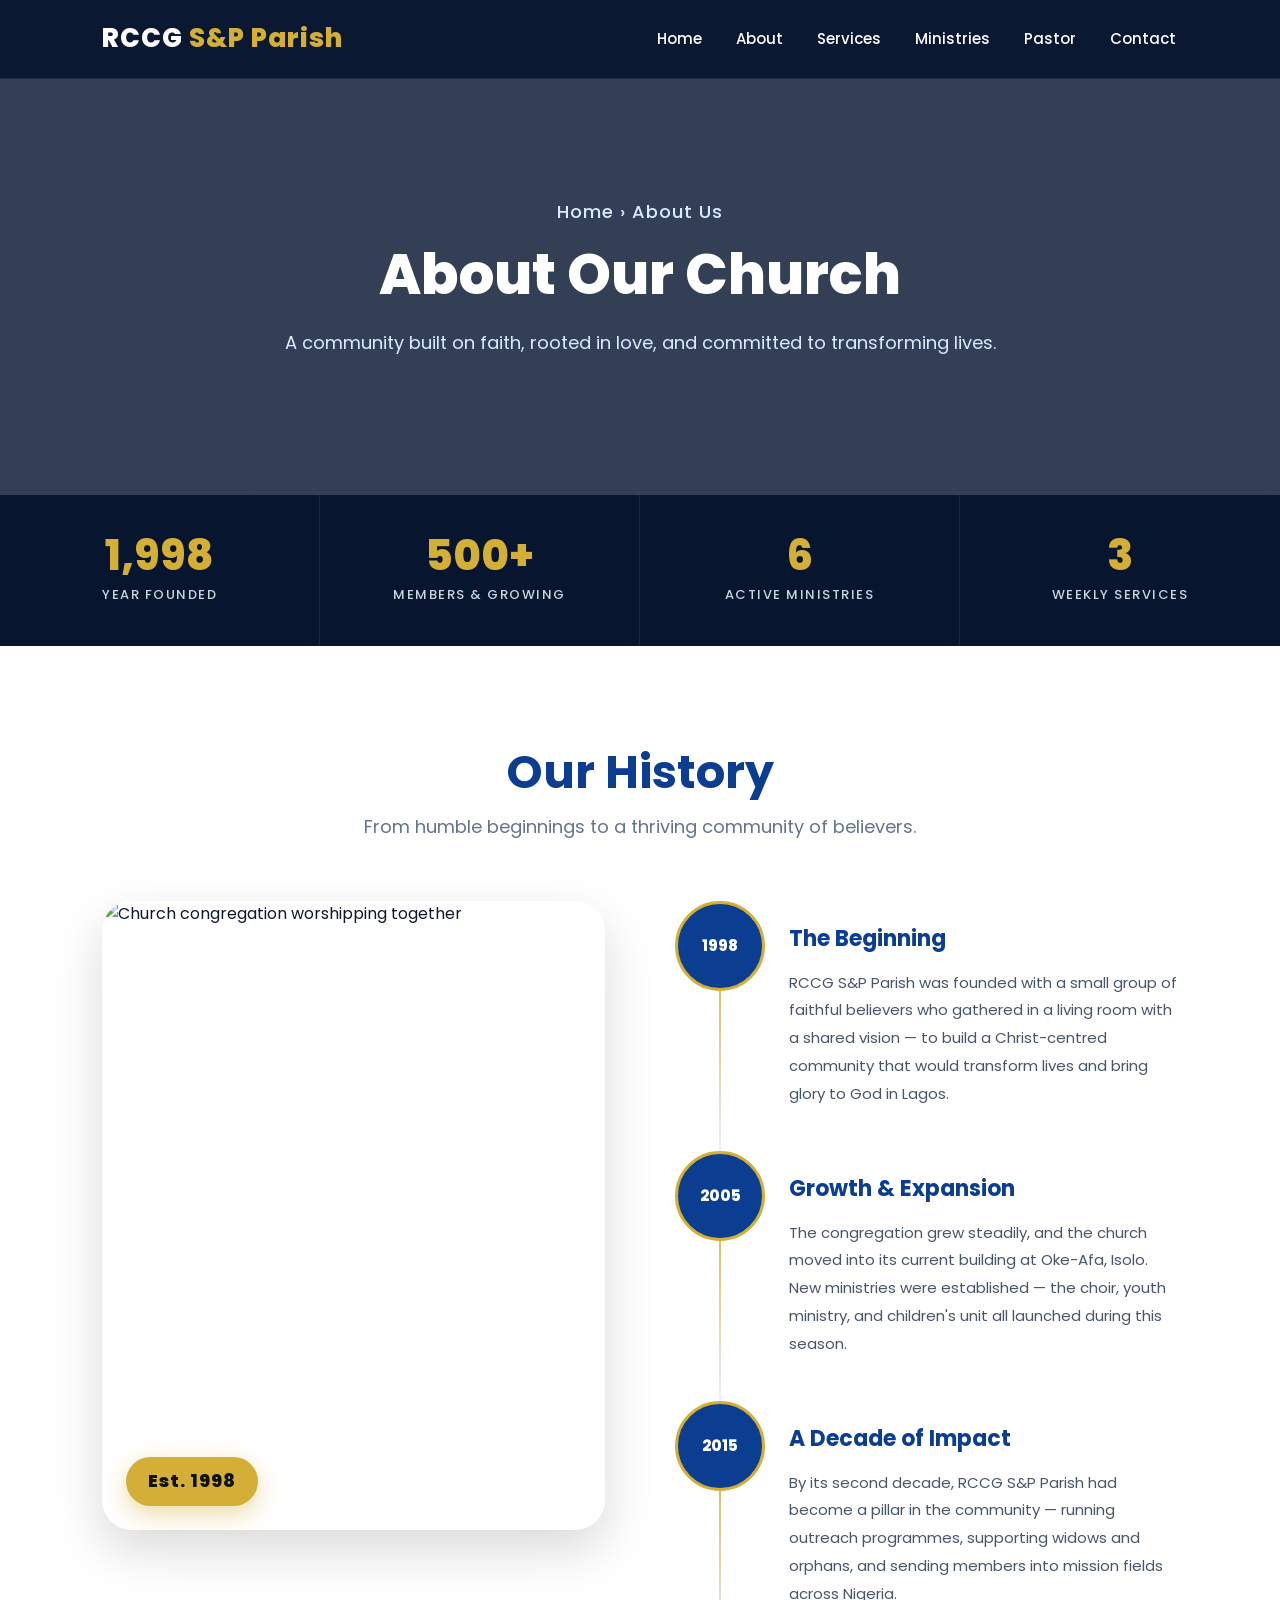
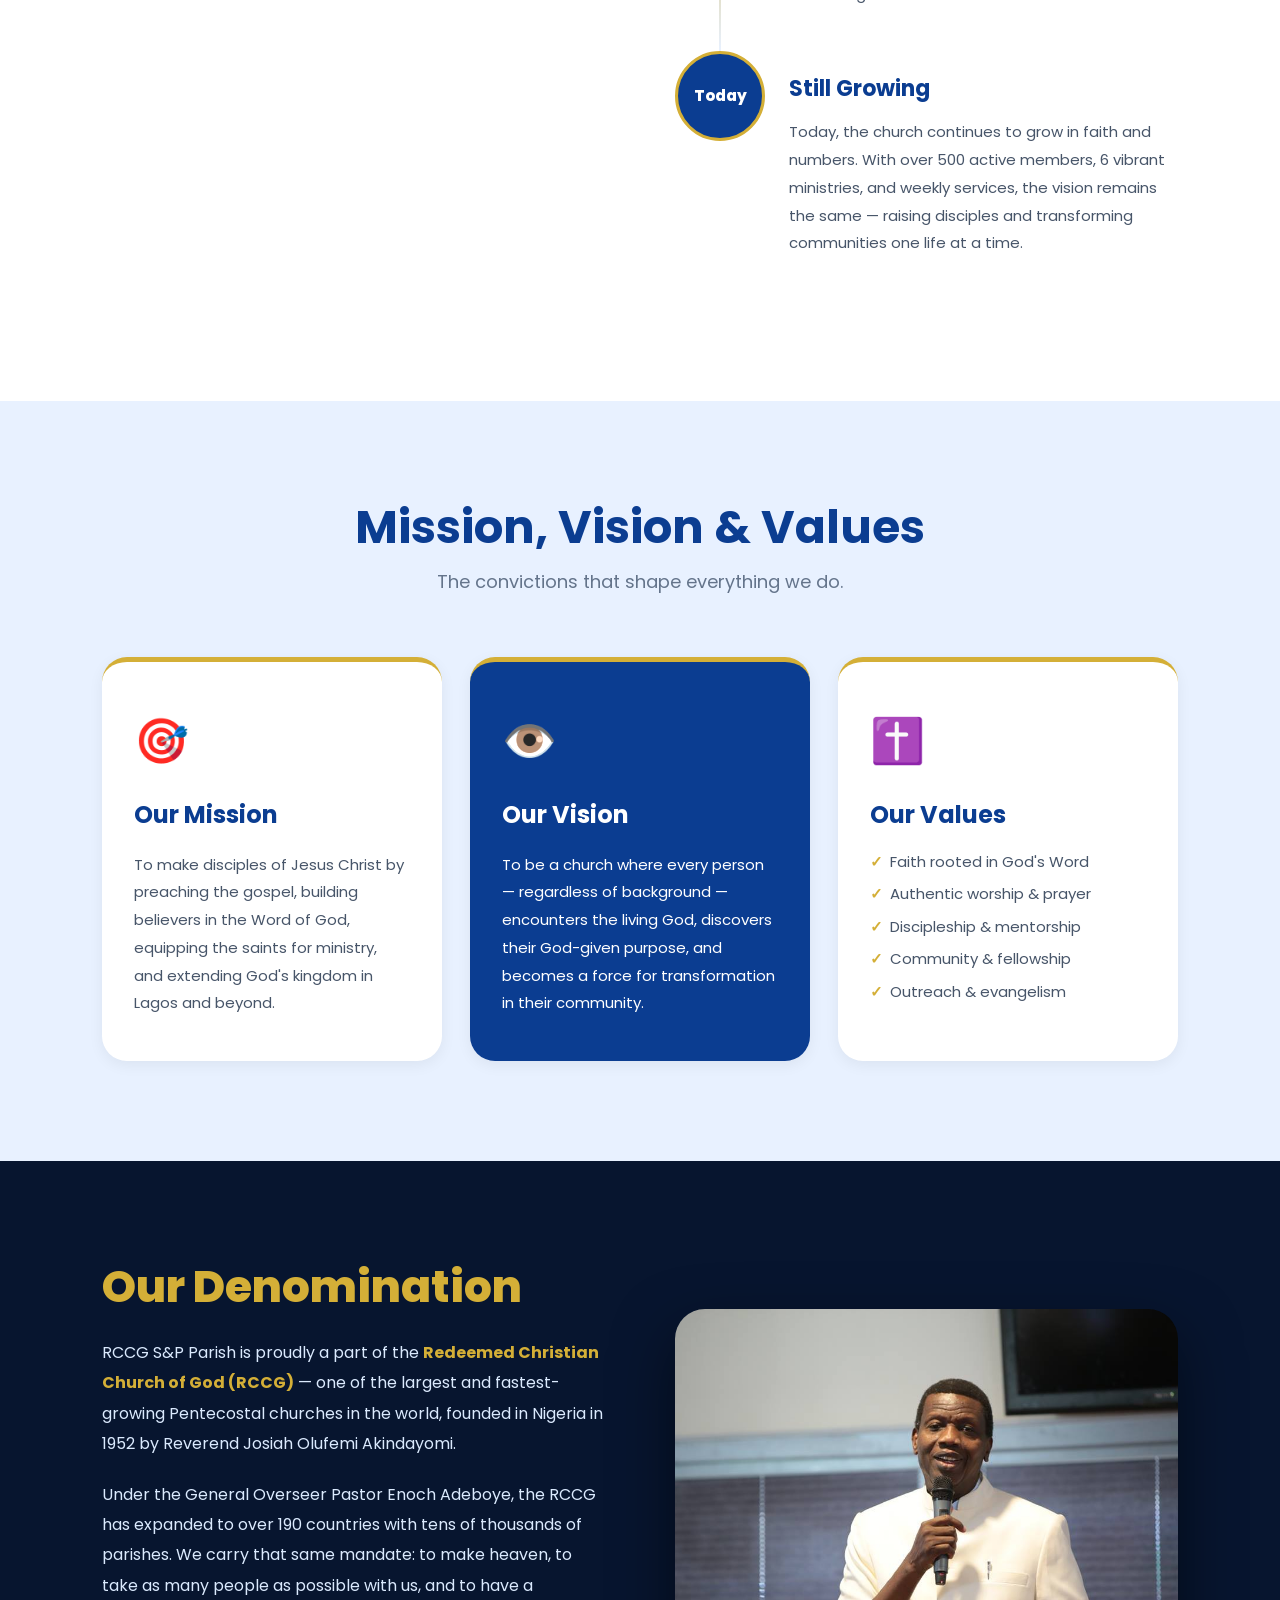
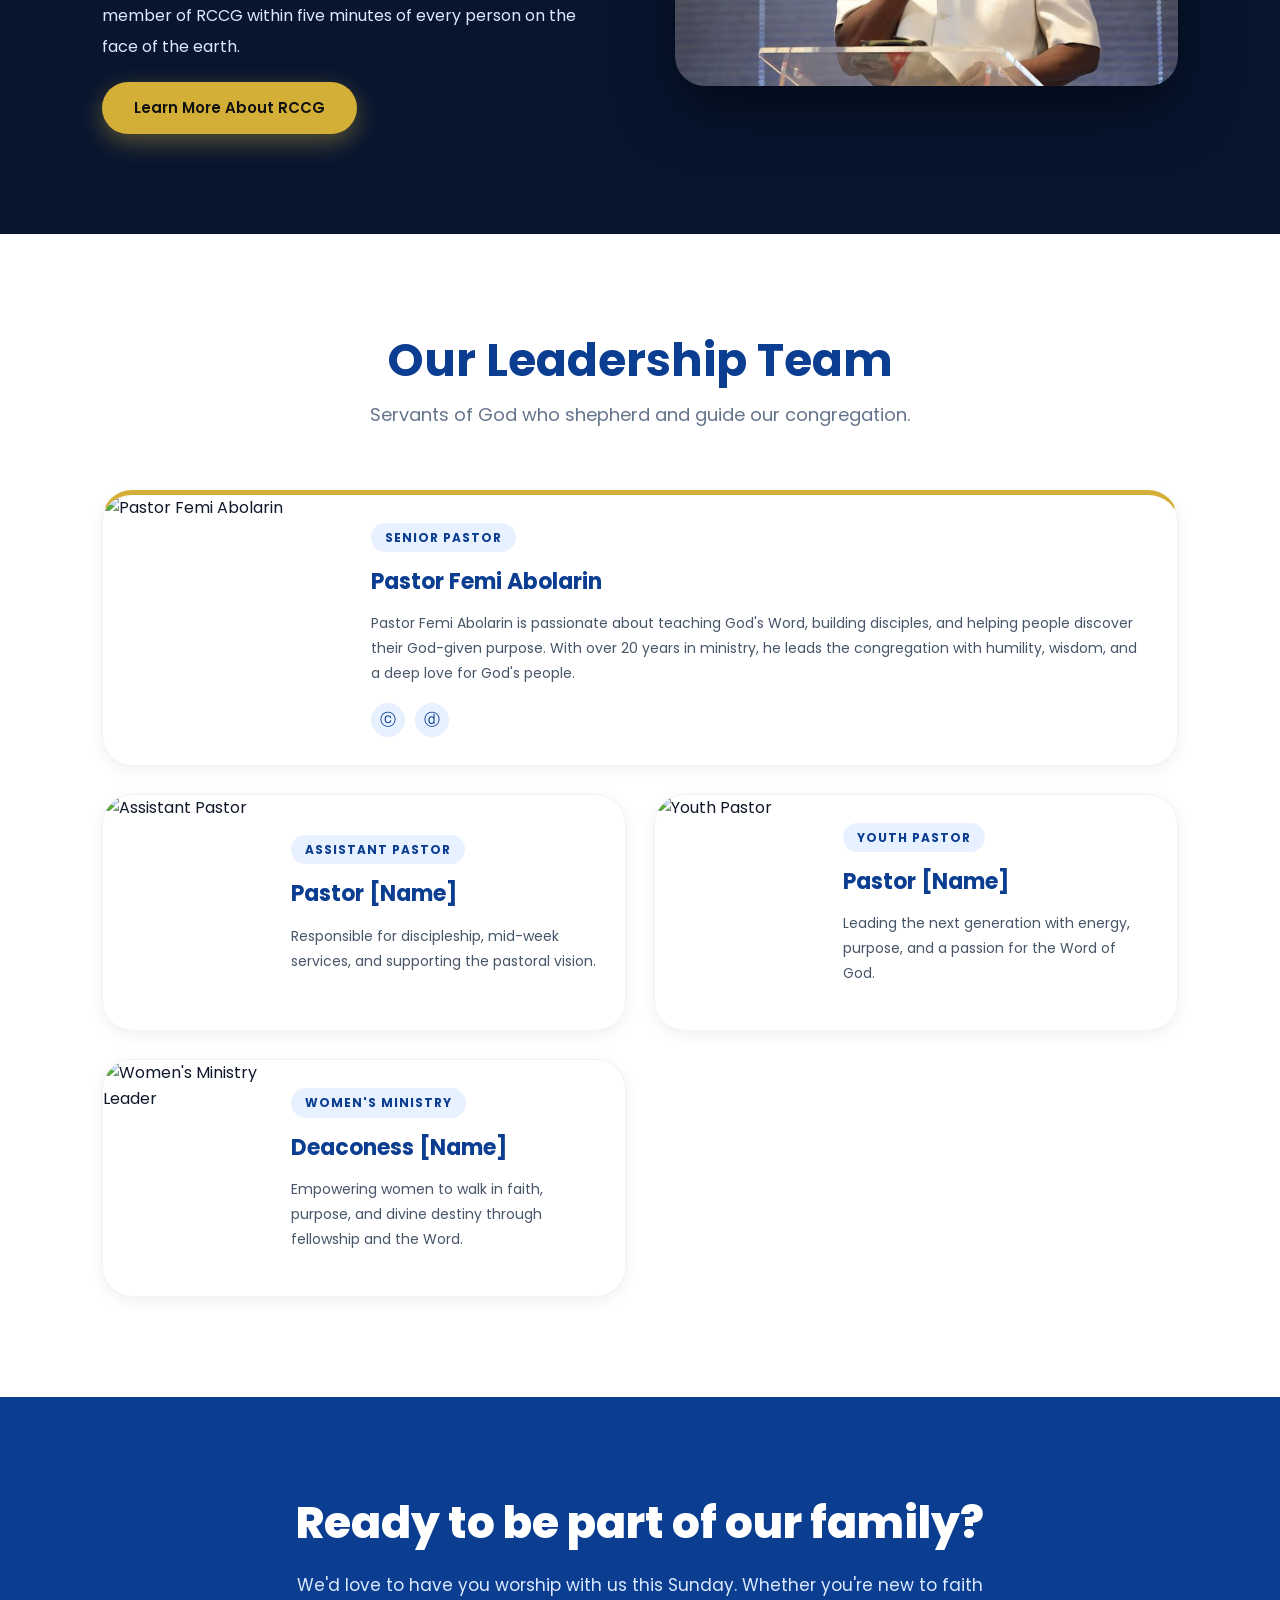
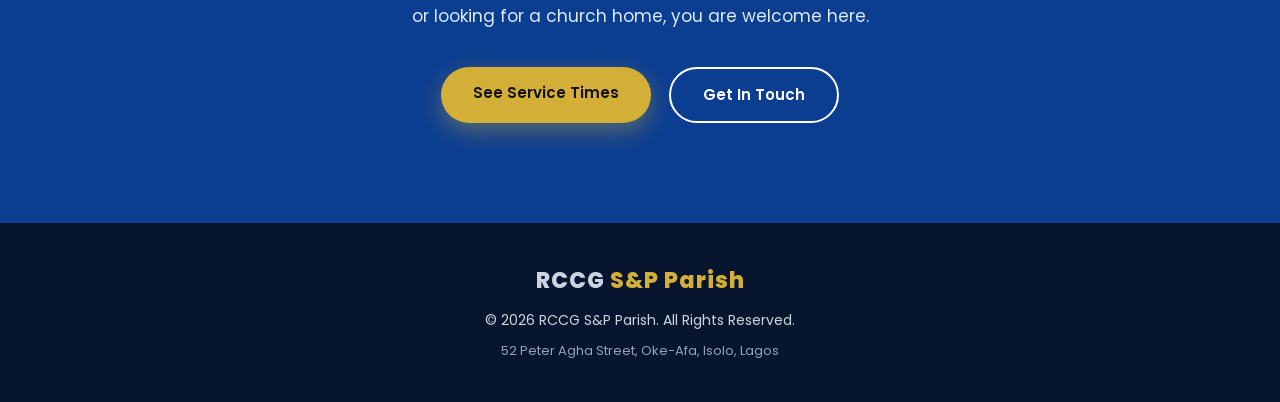
==== about.html @ a7b6e380 "Add about page styles and functionality - Created about.css for page-specific styles including hero " ====
<!DOCTYPE html>
<html lang="en">
<head>
  <meta charset="UTF-8" />
  <meta name="viewport" content="width=device-width, initial-scale=1.0"/>
  <meta name="description" content="Learn about RCCG S&P Parish — our history, mission, vision, and the leadership team guiding our congregation in Lagos, Nigeria."/>
  <meta property="og:title" content="About Us — RCCG S&P Parish"/>
  <meta property="og:description" content="Our history, mission, vision, values and leadership team."/>
  <meta property="og:type" content="website"/>

  <title>About Us — RCCG S&P Parish</title>

  <link rel="icon" href="images/favicon.ico" type="image/x-icon"/>
  <link rel="preconnect" href="https://fonts.googleapis.com"/>
  <link href="https://fonts.googleapis.com/css2?family=Poppins:wght@300;400;500;600;700;800&display=swap" rel="stylesheet"/>
  <link rel="stylesheet" href="css/style.css"/>
  <link rel="stylesheet" href="css/about.css"/>
</head>

<body>

  <!-- ===== NAVBAR (same as index.html) ===== -->
  <nav id="navbar" role="navigation" aria-label="Main Navigation">
    <div class="logo">RCCG <span>S&P Parish</span></div>

    <button class="hamburger" id="hamburger" aria-label="Toggle navigation menu" aria-expanded="false">
      <span></span><span></span><span></span>
    </button>

    <ul class="nav-links" id="navLinks" role="list">
      <li><a href="index.html" class="nav-link">Home</a></li>
      <li><a href="about.html" class="nav-link active">About</a></li>
      <li><a href="index.html#services" class="nav-link">Services</a></li>
      <li><a href="index.html#ministries" class="nav-link">Ministries</a></li>
      <li><a href="index.html#pastor" class="nav-link">Pastor</a></li>
      <li><a href="index.html#contact" class="nav-link">Contact</a></li>
    </ul>
  </nav>

  <!-- ===== PAGE HERO ===== -->
  <header class="page-hero" aria-label="About Us Banner">
    <div class="page-hero-content reveal">
      <p class="breadcrumb">Home &rsaquo; About Us</p>
      <h1>About Our Church</h1>
      <p>A community built on faith, rooted in love, and committed to transforming lives.</p>
    </div>
  </header>

  <!-- ===== QUICK STATS ===== -->
  <section class="stats-bar" aria-label="Church at a glance">
    <div class="stat reveal">
      <span class="stat-number" data-target="1998">0</span>
      <span class="stat-label">Year Founded</span>
    </div>
    <div class="stat reveal">
      <span class="stat-number" data-target="500">0</span>
      <span class="stat-label">Members &amp; Growing</span>
    </div>
    <div class="stat reveal">
      <span class="stat-number" data-target="6">0</span>
      <span class="stat-label">Active Ministries</span>
    </div>
    <div class="stat reveal">
      <span class="stat-number" data-target="3">0</span>
      <span class="stat-label">Weekly Services</span>
    </div>
  </section>

  <!-- ===== CHURCH HISTORY ===== -->
  <section id="history" aria-labelledby="history-heading">
    <div class="section-title reveal">
      <h2 id="history-heading">Our History</h2>
      <p>From humble beginnings to a thriving community of believers.</p>
    </div>

    <div class="history-layout">
      <div class="history-image reveal">
        <img
          src="https://images.unsplash.com/photo-1519491050282-cf00c82424b4?q=80&w=1200&auto=format&fit=crop"
          alt="Church congregation worshipping together"
          loading="lazy"
        />
        <div class="history-image-badge">Est. 1998</div>
      </div>

      <div class="history-text">
        <div class="history-block reveal">
          <div class="history-year">1998</div>
          <div class="history-detail">
            <h3>The Beginning</h3>
            <p>RCCG S&P Parish was founded with a small group of faithful believers who gathered in a living room with a shared vision — to build a Christ-centred community that would transform lives and bring glory to God in Lagos.</p>
          </div>
        </div>

        <div class="history-block reveal">
          <div class="history-year">2005</div>
          <div class="history-detail">
            <h3>Growth &amp; Expansion</h3>
            <p>The congregation grew steadily, and the church moved into its current building at Oke-Afa, Isolo. New ministries were established — the choir, youth ministry, and children's unit all launched during this season.</p>
          </div>
        </div>

        <div class="history-block reveal">
          <div class="history-year">2015</div>
          <div class="history-detail">
            <h3>A Decade of Impact</h3>
            <p>By its second decade, RCCG S&P Parish had become a pillar in the community — running outreach programmes, supporting widows and orphans, and sending members into mission fields across Nigeria.</p>
          </div>
        </div>

        <div class="history-block reveal">
          <div class="history-year">Today</div>
          <div class="history-detail">
            <h3>Still Growing</h3>
            <p>Today, the church continues to grow in faith and numbers. With over 500 active members, 6 vibrant ministries, and weekly services, the vision remains the same — raising disciples and transforming communities one life at a time.</p>
          </div>
        </div>
      </div>
    </div>
  </section>

  <!-- ===== MISSION & VISION ===== -->
  <section class="mvv-section" id="mission" aria-labelledby="mvv-heading">
    <div class="section-title reveal">
      <h2 id="mvv-heading">Mission, Vision &amp; Values</h2>
      <p>The convictions that shape everything we do.</p>
    </div>

    <div class="mvv-grid">

      <article class="mvv-card reveal" aria-label="Our Mission">
        <div class="mvv-icon" aria-hidden="true">🎯</div>
        <h3>Our Mission</h3>
        <p>
          To make disciples of Jesus Christ by preaching the gospel, building believers in the Word of God,
          equipping the saints for ministry, and extending God's kingdom in Lagos and beyond.
        </p>
      </article>

      <article class="mvv-card mvv-card--featured reveal" aria-label="Our Vision">
        <div class="mvv-icon" aria-hidden="true">👁️</div>
        <h3>Our Vision</h3>
        <p>
          To be a church where every person — regardless of background — encounters the living God,
          discovers their God-given purpose, and becomes a force for transformation in their community.
        </p>
      </article>

      <article class="mvv-card reveal" aria-label="Our Values">
        <div class="mvv-icon" aria-hidden="true">✝️</div>
        <h3>Our Values</h3>
        <ul class="values-list" role="list">
          <li>Faith rooted in God's Word</li>
          <li>Authentic worship &amp; prayer</li>
          <li>Discipleship &amp; mentorship</li>
          <li>Community &amp; fellowship</li>
          <li>Outreach &amp; evangelism</li>
        </ul>
      </article>

    </div>
  </section>

  <!-- ===== DENOMINATION ===== -->
  <section class="denomination-section" id="denomination" aria-labelledby="denom-heading">
    <div class="denomination-inner reveal">
      <div class="denomination-text">
        <h2 id="denom-heading">Our Denomination</h2>
        <p>
          RCCG S&P Parish is proudly a part of the <strong>Redeemed Christian Church of God (RCCG)</strong> —
          one of the largest and fastest-growing Pentecostal churches in the world, founded in Nigeria in 1952
          by Reverend Josiah Olufemi Akindayomi.
        </p>
        <p>
          Under the General Overseer Pastor Enoch Adeboye, the RCCG has expanded to over 190 countries
          with tens of thousands of parishes. We carry that same mandate: to make heaven, to take as many
          people as possible with us, and to have a member of RCCG within five minutes of every person
          on the face of the earth.
        </p>
        <a href="https://rccg.org" target="_blank" rel="noopener noreferrer" class="btn btn-gold">
          Learn More About RCCG
        </a>
      </div>
      <div class="denomination-image reveal">
        <img
          src="/assets/eaa-preaching.jpg"
          alt="RCCG national headquarters"
          loading="lazy"
        />
      </div>
    </div>
  </section>

  <!-- ===== LEADERSHIP TEAM ===== -->
  <section id="leadership" aria-labelledby="leadership-heading">
    <div class="section-title reveal">
      <h2 id="leadership-heading">Our Leadership Team</h2>
      <p>Servants of God who shepherd and guide our congregation.</p>
    </div>

    <div class="leadership-grid">

      <!-- Senior Pastor (featured) -->
      <article class="leader-card leader-card--featured reveal" aria-label="Senior Pastor">
        <div class="leader-photo-wrap">
          <img
            src="https://images.unsplash.com/photo-1507003211169-0a1dd7228f2d?q=80&w=600&auto=format&fit=crop"
            alt="Pastor Femi Abolarin"
            loading="lazy"
          />
        </div>
        <div class="leader-info">
          <span class="leader-role">Senior Pastor</span>
          <h3>Pastor Femi Abolarin</h3>
          <p>
            Pastor Femi Abolarin is passionate about teaching God's Word, building disciples, and
            helping people discover their God-given purpose. With over 20 years in ministry, he leads
            the congregation with humility, wisdom, and a deep love for God's people.
          </p>
          <div class="leader-social" aria-label="Pastor Femi social links">
            <a href="#" aria-label="Pastor Femi on Facebook" class="social-link">&#9426;</a>
            <a href="#" aria-label="Pastor Femi on Instagram" class="social-link">&#9427;</a>
          </div>
        </div>
      </article>

      <!-- Other leaders -->
      <article class="leader-card reveal" aria-label="Assistant Pastor">
        <div class="leader-photo-wrap">
          <img
            src="https://images.unsplash.com/photo-1560250097-0b93528c311a?q=80&w=400&auto=format&fit=crop"
            alt="Assistant Pastor"
            loading="lazy"
          />
        </div>
        <div class="leader-info">
          <span class="leader-role">Assistant Pastor</span>
          <h3>Pastor [Name]</h3>
          <p>Responsible for discipleship, mid-week services, and supporting the pastoral vision.</p>
        </div>
      </article>

      <article class="leader-card reveal" aria-label="Youth Pastor">
        <div class="leader-photo-wrap">
          <img
            src="https://images.unsplash.com/photo-1472099645785-5658abf4ff4e?q=80&w=400&auto=format&fit=crop"
            alt="Youth Pastor"
            loading="lazy"
          />
        </div>
        <div class="leader-info">
          <span class="leader-role">Youth Pastor</span>
          <h3>Pastor [Name]</h3>
          <p>Leading the next generation with energy, purpose, and a passion for the Word of God.</p>
        </div>
      </article>

      <article class="leader-card reveal" aria-label="Women's Ministry Leader">
        <div class="leader-photo-wrap">
          <img
            src="https://images.unsplash.com/photo-1573496359142-b8d87734a5a2?q=80&w=400&auto=format&fit=crop"
            alt="Women's Ministry Leader"
            loading="lazy"
          />
        </div>
        <div class="leader-info">
          <span class="leader-role">Women's Ministry</span>
          <h3>Deaconess [Name]</h3>
          <p>Empowering women to walk in faith, purpose, and divine destiny through fellowship and the Word.</p>
        </div>
      </article>

    </div>
  </section>

  <!-- ===== CALL TO ACTION ===== -->
  <section class="cta-section" aria-label="Join us call to action">
    <div class="cta-inner reveal">
      <h2>Ready to be part of our family?</h2>
      <p>We'd love to have you worship with us this Sunday. Whether you're new to faith or looking for a church home, you are welcome here.</p>
      <div class="cta-buttons">
        <a href="index.html#services" class="btn btn-gold">See Service Times</a>
        <a href="index.html#contact" class="btn btn-outline">Get In Touch</a>
      </div>
    </div>
  </section>

  <!-- ===== FOOTER ===== -->
  <footer role="contentinfo">
    <div class="footer-inner">
      <p class="footer-logo">RCCG <span>S&P Parish</span></p>
      <p>&copy; <span id="year"></span> RCCG S&P Parish. All Rights Reserved.</p>
      <p class="footer-address">52 Peter Agha Street, Oke-Afa, Isolo, Lagos</p>
    </div>
  </footer>

  <!-- ===== SCROLL TO TOP ===== -->
  <button class="scroll-top" id="scrollTop" aria-label="Scroll to top of page">↑</button>

  <script src="js/main.js"></script>
  <script src="js/about.js"></script>
</body>
</html>
---- css/style.css ----
/* ==============================
   RCCG S&P Parish — style.css
   Author: Cedar Creatives
   ============================== */

/* ===== CSS RESET & VARIABLES ===== */
*, *::before, *::after {
  margin: 0;
  padding: 0;
  box-sizing: border-box;
}

:root {
  --gold: #d4af37;
  --gold-hover: #e6c04a;
  --blue: #0b3d91;
  --blue-dark: #082d6e;
  --light-blue: #e8f1ff;
  --white: #ffffff;
  --dark: #07152f;
  --text-body: #475569;
  --text-light: #64748b;
  --text-muted: #cbd5e1;
  --shadow-sm: 0 4px 15px rgba(0,0,0,0.06);
  --shadow-md: 0 10px 30px rgba(0,0,0,0.10);
  --shadow-lg: 0 20px 50px rgba(0,0,0,0.15);
  --radius-sm: 16px;
  --radius-md: 25px;
  --radius-lg: 30px;
  --transition: 0.35s ease;
}

html {
  scroll-behavior: smooth;
}

body {
  font-family: 'Poppins', sans-serif;
  background: var(--white);
  color: #0f172a;
  overflow-x: hidden;
  line-height: 1.6;
}

img {
  max-width: 100%;
  display: block;
}

ul {
  list-style: none;
}

a {
  text-decoration: none;
  color: inherit;
}

/* ===== SCROLL REVEAL ANIMATION ===== */
.reveal {
  opacity: 0;
  transform: translateY(35px);
  transition: opacity 0.65s ease, transform 0.65s ease;
}

.reveal.visible {
  opacity: 1;
  transform: translateY(0);
}

/* ===== NAVBAR ===== */
nav {
  position: fixed;
  top: 0;
  left: 0;
  width: 100%;
  z-index: 1000;
  padding: 18px 8%;
  display: flex;
  justify-content: space-between;
  align-items: center;
  background: rgba(7, 21, 47, 0.9);
  backdrop-filter: blur(10px);
  border-bottom: 1px solid rgba(255, 255, 255, 0.08);
  transition: background var(--transition);
}

nav.scrolled {
  background: rgba(7, 21, 47, 0.98);
  box-shadow: 0 4px 20px rgba(0,0,0,0.3);
}

.logo {
  color: white;
  font-size: 26px;
  font-weight: 800;
  letter-spacing: 1px;
  flex-shrink: 0;
}

.logo span {
  color: var(--gold);
}

.nav-links {
  display: flex;
  gap: 30px;
  align-items: center;
}

.nav-links a {
  color: white;
  font-weight: 500;
  font-size: 15px;
  padding: 6px 2px;
  position: relative;
  transition: color var(--transition);
}

.nav-links a::after {
  content: '';
  position: absolute;
  bottom: 0;
  left: 0;
  width: 0;
  height: 2px;
  background: var(--gold);
  transition: width var(--transition);
}

.nav-links a:hover,
.nav-links a.active {
  color: var(--gold);
}

.nav-links a:hover::after,
.nav-links a.active::after {
  width: 100%;
}

/* Hamburger Button */
.hamburger {
  display: none;
  flex-direction: column;
  gap: 5px;
  background: none;
  border: none;
  cursor: pointer;
  padding: 5px;
  z-index: 1100;
}

.hamburger span {
  display: block;
  width: 26px;
  height: 3px;
  background: white;
  border-radius: 3px;
  transition: var(--transition);
}

.hamburger.open span:nth-child(1) {
  transform: translateY(8px) rotate(45deg);
}

.hamburger.open span:nth-child(2) {
  opacity: 0;
}

.hamburger.open span:nth-child(3) {
  transform: translateY(-8px) rotate(-45deg);
}

/* ===== BUTTONS ===== */
.btn {
  display: inline-block;
  padding: 14px 32px;
  border: none;
  border-radius: 50px;
  cursor: pointer;
  font-size: 15px;
  font-weight: 600;
  font-family: 'Poppins', sans-serif;
  transition: var(--transition);
  text-decoration: none;
  white-space: nowrap;
}

.btn-gold {
  background: var(--gold);
  color: #111;
  box-shadow: 0 8px 25px rgba(212, 175, 55, 0.4);
}

.btn-gold:hover {
  background: var(--gold-hover);
  transform: translateY(-3px);
  box-shadow: 0 12px 30px rgba(212, 175, 55, 0.5);
}

.btn-outline {
  border: 2px solid white;
  color: white;
  background: transparent;
}

.btn-outline:hover {
  background: white;
  color: var(--blue);
  transform: translateY(-3px);
}

/* ===== SECTIONS ===== */
section {
  padding: 100px 8%;
}

.section-title {
  text-align: center;
  margin-bottom: 60px;
}

.section-title h2 {
  font-size: 46px;
  color: var(--blue);
  margin-bottom: 14px;
  line-height: 1.15;
}

.section-title p {
  color: var(--text-light);
  font-size: 18px;
}

/* ===== HERO ===== */
.hero {
  min-height: 100vh;
  background:
    linear-gradient(rgba(7, 21, 47, 0.78), rgba(7, 21, 47, 0.78)),
    url('https://images.unsplash.com/photo-1507692049790-de58290a4334?q=80&w=1600&auto=format&fit=crop')
    center/cover no-repeat;
  display: flex;
  align-items: center;
  justify-content: center;
  text-align: center;
  padding: 120px 20px 60px;
  color: white;
}

.hero-content {
  max-width: 900px;
  animation: fadeUp 1s ease forwards;
}

.hero h1 {
  font-size: 62px;
  line-height: 1.15;
  margin-bottom: 24px;
}

.hero p {
  font-size: 20px;
  color: #dbeafe;
  margin-bottom: 40px;
}

.hero-buttons {
  display: flex;
  justify-content: center;
  gap: 18px;
  flex-wrap: wrap;
}

/* ===== ABOUT ===== */
.about {
  display: grid;
  grid-template-columns: repeat(auto-fit, minmax(320px, 1fr));
  gap: 60px;
  align-items: center;
}

.about img {
  width: 100%;
  border-radius: var(--radius-lg);
  box-shadow: var(--shadow-lg);
  object-fit: cover;
  aspect-ratio: 4/3;
}

.about-text h3 {
  font-size: 36px;
  color: var(--blue);
  margin-bottom: 22px;
  line-height: 1.25;
}

.about-text p {
  color: var(--text-body);
  line-height: 1.9;
  margin-bottom: 20px;
  font-size: 16px;
}

/* ===== SERVICES ===== */
.services {
  background: var(--light-blue);
}

.service-grid {
  display: grid;
  grid-template-columns: repeat(auto-fit, minmax(260px, 1fr));
  gap: 28px;
}

.service-card {
  background: white;
  padding: 40px 30px;
  border-radius: var(--radius-md);
  text-align: center;
  transition: transform var(--transition), box-shadow var(--transition);
  box-shadow: var(--shadow-sm);
  border-top: 5px solid var(--gold);
}

.service-card:hover {
  transform: translateY(-10px);
  box-shadow: var(--shadow-md);
}

.service-icon {
  font-size: 40px;
  margin-bottom: 16px;
  display: block;
}

.service-card h3 {
  color: var(--blue);
  margin-bottom: 14px;
  font-size: 22px;
}

.service-card p {
  color: var(--text-light);
  line-height: 1.75;
  font-size: 15px;
}

/* ===== MINISTRIES ===== */
.ministries-grid {
  display: grid;
  grid-template-columns: repeat(auto-fit, minmax(210px, 1fr));
  gap: 22px;
}

.ministry {
  background: linear-gradient(135deg, var(--blue), #124db8);
  color: white;
  padding: 32px 25px;
  border-radius: var(--radius-md);
  text-align: center;
  font-size: 18px;
  font-weight: 600;
  transition: transform var(--transition), background var(--transition), color var(--transition);
  position: relative;
  overflow: hidden;
  cursor: default;
  display: flex;
  flex-direction: column;
  align-items: center;
  gap: 12px;
}

.ministry::before {
  content: '';
  position: absolute;
  width: 120px;
  height: 120px;
  background: rgba(255, 255, 255, 0.07);
  border-radius: 50%;
  top: -40px;
  right: -30px;
}

.ministry:hover {
  transform: scale(1.04);
  background: linear-gradient(135deg, var(--gold), var(--gold-hover));
  color: #111;
}

.ministry-icon {
  font-size: 30px;
  display: block;
}

/* ===== PASTOR ===== */
.pastor {
  background: var(--dark);
  color: white;
}

.pastor-container {
  display: grid;
  grid-template-columns: repeat(auto-fit, minmax(300px, 1fr));
  gap: 60px;
  align-items: center;
}

.pastor img {
  width: 100%;
  border-radius: var(--radius-lg);
  box-shadow: 0 20px 60px rgba(0, 0, 0, 0.5);
  object-fit: cover;
  aspect-ratio: 3/4;
  max-height: 500px;
}

.pastor h2 {
  font-size: 44px;
  margin-bottom: 22px;
  color: var(--gold);
  line-height: 1.15;
}

.pastor p {
  color: #dbeafe;
  line-height: 1.9;
  margin-bottom: 22px;
  font-size: 16px;
}

/* ===== CONTACT ===== */
.contact-container {
  display: grid;
  grid-template-columns: repeat(auto-fit, minmax(240px, 1fr));
  gap: 22px;
  margin-bottom: 50px;
}

.contact-box {
  background: white;
  padding: 32px 28px;
  border-radius: var(--radius-md);
  box-shadow: var(--shadow-sm);
  border-bottom: 5px solid var(--gold);
  transition: transform var(--transition), box-shadow var(--transition);
}

.contact-box:hover {
  transform: translateY(-5px);
  box-shadow: var(--shadow-md);
}

.contact-icon {
  font-size: 32px;
  display: block;
  margin-bottom: 12px;
}

.contact-box h3 {
  color: var(--blue);
  margin-bottom: 10px;
  font-size: 18px;
}

.contact-box p {
  color: var(--text-light);
  line-height: 1.8;
  font-size: 15px;
}

.contact-box a {
  color: var(--blue);
  transition: color var(--transition);
}

.contact-box a:hover {
  color: var(--gold);
}

/* ===== CONTACT FORM ===== */
.contact-form {
  background: var(--light-blue);
  padding: 45px 40px;
  border-radius: var(--radius-lg);
}

.form-row {
  display: grid;
  grid-template-columns: repeat(auto-fit, minmax(240px, 1fr));
  gap: 20px;
  margin-bottom: 20px;
}

.form-group {
  display: flex;
  flex-direction: column;
  gap: 7px;
  margin-bottom: 20px;
}

.form-group:last-of-type {
  margin-bottom: 0;
}

.form-group label {
  font-weight: 600;
  font-size: 14px;
  color: var(--blue);
}

input,
textarea {
  width: 100%;
  padding: 16px 20px;
  border: 2px solid transparent;
  border-radius: var(--radius-sm);
  font-size: 15px;
  outline: none;
  font-family: 'Poppins', sans-serif;
  background: white;
  color: #0f172a;
  transition: border-color var(--transition), box-shadow var(--transition);
}

input:focus,
textarea:focus {
  border-color: var(--blue);
  box-shadow: 0 0 0 4px rgba(11, 61, 145, 0.1);
}

input.error,
textarea.error {
  border-color: #ef4444;
}

textarea {
  resize: vertical;
  min-height: 140px;
}

.error-msg {
  color: #ef4444;
  font-size: 13px;
  min-height: 18px;
  display: block;
}

.contact-form .btn {
  margin-top: 10px;
}

.form-success {
  margin-top: 20px;
  padding: 16px 22px;
  background: #dcfce7;
  color: #166534;
  border-radius: var(--radius-sm);
  font-weight: 600;
  font-size: 15px;
  border-left: 4px solid #22c55e;
}

/* ===== FOOTER ===== */
footer {
  background: var(--dark);
  color: white;
  padding: 40px 8%;
  text-align: center;
}

.footer-inner {
  display: flex;
  flex-direction: column;
  align-items: center;
  gap: 10px;
}

.footer-logo {
  font-size: 22px;
  font-weight: 800;
  letter-spacing: 1px;
}

.footer-logo span {
  color: var(--gold);
}

footer p {
  color: var(--text-muted);
  font-size: 14px;
}

.footer-address {
  font-size: 13px;
  color: #94a3b8;
}

/* ===== SCROLL TO TOP ===== */
.scroll-top {
  position: fixed;
  bottom: 30px;
  right: 30px;
  width: 52px;
  height: 52px;
  background: var(--gold);
  color: #111;
  border: none;
  border-radius: 50%;
  cursor: pointer;
  font-size: 20px;
  font-weight: 700;
  box-shadow: 0 8px 24px rgba(0,0,0,0.22);
  opacity: 0;
  pointer-events: none;
  transition: opacity var(--transition), transform var(--transition);
  z-index: 999;
}

.scroll-top.visible {
  opacity: 1;
  pointer-events: auto;
}

.scroll-top:hover {
  transform: translateY(-3px);
  background: var(--gold-hover);
}

/* ===== ANIMATIONS ===== */
@keyframes fadeUp {
  from {
    opacity: 0;
    transform: translateY(40px);
  }
  to {
    opacity: 1;
    transform: translateY(0);
  }
}

/* ===== RESPONSIVE: TABLET (768px) ===== */
@media (max-width: 900px) {
  .hero h1 {
    font-size: 48px;
  }

  .section-title h2 {
    font-size: 36px;
  }

  .pastor h2 {
    font-size: 36px;
  }

  .about-text h3 {
    font-size: 30px;
  }
}

/* ===== RESPONSIVE: MOBILE (600px) ===== */
@media (max-width: 600px) {
  /* Show hamburger, hide links by default */
  .hamburger {
    display: flex;
  }

  .nav-links {
    position: fixed;
    top: 0;
    right: -100%;
    height: 100vh;
    width: 75%;
    max-width: 300px;
    background: var(--dark);
    flex-direction: column;
    justify-content: center;
    gap: 36px;
    padding: 60px 40px;
    transition: right 0.4s ease;
    box-shadow: -10px 0 30px rgba(0,0,0,0.3);
  }

  .nav-links.open {
    right: 0;
  }

  .nav-links a {
    font-size: 20px;
  }

  /* Nav overlay when menu open */
  body.nav-open::before {
    content: '';
    position: fixed;
    inset: 0;
    background: rgba(0,0,0,0.5);
    z-index: 999;
  }

  nav {
    padding: 16px 5%;
  }

  section {
    padding: 70px 5%;
  }

  .hero {
    padding: 100px 20px 60px;
  }

  .hero h1 {
    font-size: 36px;
  }

  .hero p {
    font-size: 17px;
  }

  .hero-buttons {
    flex-direction: column;
    align-items: center;
  }

  .section-title h2 {
    font-size: 30px;
  }

  .contact-form {
    padding: 30px 22px;
  }

  .pastor img {
    aspect-ratio: 4/3;
  }

  .scroll-top {
    bottom: 20px;
    right: 20px;
    width: 44px;
    height: 44px;
    font-size: 17px;
  }
}
---- css/about.css ----
/* ==============================
   RCCG S&P Parish — about.css
   Page-specific styles for About Us
   Requires: css/style.css first
   ============================== */

/* ===== PAGE HERO ===== */
.page-hero {
  min-height: 55vh;
  background:
    linear-gradient(rgba(7, 21, 47, 0.82), rgba(7, 21, 47, 0.82)),
    url('https://images.unsplash.com/photo-1438232992991-995b671e4668?q=80&w=1600&auto=format&fit=crop')
    center/cover no-repeat;
  display: flex;
  align-items: center;
  justify-content: center;
  text-align: center;
  padding: 140px 8% 80px;
  color: white;
}

.page-hero-content {
  max-width: 750px;
}

.breadcrumb {
  font-size: 14px;
  color: var(--gold);
  letter-spacing: 1px;
  margin-bottom: 16px;
  font-weight: 500;
}

.page-hero h1 {
  font-size: 56px;
  font-weight: 800;
  line-height: 1.15;
  margin-bottom: 20px;
}

.page-hero p {
  font-size: 18px;
  color: #dbeafe;
  line-height: 1.7;
}

/* ===== STATS BAR ===== */
.stats-bar {
  display: grid;
  grid-template-columns: repeat(4, 1fr);
  background: var(--dark);
  padding: 0;
}

.stat {
  padding: 40px 20px;
  text-align: center;
  border-right: 1px solid rgba(255, 255, 255, 0.08);
  transition: background var(--transition);
}

.stat:last-child {
  border-right: none;
}

.stat:hover {
  background: rgba(255, 255, 255, 0.04);
}

.stat-number {
  display: block;
  font-size: 42px;
  font-weight: 800;
  color: var(--gold);
  line-height: 1;
  margin-bottom: 8px;
  font-variant-numeric: tabular-nums;
}

.stat-label {
  display: block;
  font-size: 13px;
  color: var(--text-muted);
  text-transform: uppercase;
  letter-spacing: 1.5px;
  font-weight: 500;
}

/* ===== HISTORY SECTION ===== */
.history-layout {
  display: grid;
  grid-template-columns: 1fr 1fr;
  gap: 70px;
  align-items: start;
}

.history-image {
  position: sticky;
  top: 100px;
}

.history-image img {
  width: 100%;
  border-radius: var(--radius-lg);
  box-shadow: var(--shadow-lg);
  object-fit: cover;
  aspect-ratio: 4/5;
}

.history-image-badge {
  position: absolute;
  bottom: 24px;
  left: 24px;
  background: var(--gold);
  color: #111;
  font-weight: 800;
  font-size: 18px;
  padding: 10px 22px;
  border-radius: 50px;
  box-shadow: 0 8px 24px rgba(212, 175, 55, 0.45);
  letter-spacing: 1px;
}

/* Timeline blocks */
.history-text {
  display: flex;
  flex-direction: column;
  gap: 0;
}

.history-block {
  display: grid;
  grid-template-columns: 90px 1fr;
  gap: 24px;
  padding-bottom: 44px;
  position: relative;
}

.history-block:not(:last-child)::after {
  content: '';
  position: absolute;
  left: 44px;
  top: 36px;
  bottom: 0;
  width: 2px;
  background: linear-gradient(to bottom, var(--gold), var(--light-blue));
}

.history-year {
  width: 90px;
  height: 90px;
  border-radius: 50%;
  background: var(--blue);
  color: white;
  display: flex;
  align-items: center;
  justify-content: center;
  font-size: 15px;
  font-weight: 800;
  flex-shrink: 0;
  border: 3px solid var(--gold);
  position: relative;
  z-index: 1;
}

.history-detail {
  padding-top: 20px;
}

.history-detail h3 {
  font-size: 22px;
  color: var(--blue);
  margin-bottom: 12px;
  font-weight: 700;
}

.history-detail p {
  color: var(--text-body);
  line-height: 1.85;
  font-size: 15px;
}

/* ===== MISSION / VISION / VALUES ===== */
.mvv-section {
  background: var(--light-blue);
}

.mvv-grid {
  display: grid;
  grid-template-columns: repeat(3, 1fr);
  gap: 28px;
}

.mvv-card {
  background: white;
  padding: 44px 32px;
  border-radius: var(--radius-md);
  box-shadow: var(--shadow-sm);
  border-top: 5px solid var(--gold);
  transition: transform var(--transition), box-shadow var(--transition);
}

.mvv-card:hover {
  transform: translateY(-8px);
  box-shadow: var(--shadow-md);
}

.mvv-icon {
  font-size: 44px;
  display: block;
  margin-bottom: 20px;
}

.mvv-card h3 {
  font-size: 24px;
  color: var(--blue);
  margin-bottom: 16px;
  font-weight: 700;
}

.mvv-card p {
  color: var(--text-body);
  line-height: 1.85;
  font-size: 15px;
}

/* Featured card overrides — must come AFTER general card rules to win the cascade */
.mvv-card--featured {
  background: var(--blue);
  border-top-color: var(--gold);
}

.mvv-card--featured h3,
.mvv-card--featured p {
  color: white;
}

.mvv-card--featured .mvv-icon {
  filter: brightness(1.2);
}

.values-list {
  list-style: none;
  padding: 0;
  margin: 0;
  display: flex;
  flex-direction: column;
  gap: 10px;
}

.values-list li {
  color: var(--text-body);
  font-size: 15px;
  line-height: 1.5;
  padding-left: 20px;
  position: relative;
}

.values-list li::before {
  content: '✓';
  position: absolute;
  left: 0;
  color: var(--gold);
  font-weight: 800;
}

/* ===== DENOMINATION ===== */
.denomination-section {
  background: var(--dark);
  padding: 100px 8%;
}

.denomination-inner {
  display: grid;
  grid-template-columns: 1fr 1fr;
  gap: 70px;
  align-items: center;
}

.denomination-text h2 {
  font-size: 44px;
  color: var(--gold);
  margin-bottom: 24px;
  font-weight: 800;
  line-height: 1.2;
}

.denomination-text p {
  color: #dbeafe;
  line-height: 1.9;
  font-size: 16px;
  margin-bottom: 20px;
}

.denomination-text strong {
  color: var(--gold);
}

.denomination-image img {
  width: 100%;
  border-radius: var(--radius-lg);
  box-shadow: 0 24px 60px rgba(0,0,0,0.5);
  object-fit: cover;
  aspect-ratio: 4/3;
}

/* ===== LEADERSHIP GRID ===== */
.leadership-grid {
  display: grid;
  grid-template-columns: repeat(2, 1fr);
  gap: 28px;
}

.leader-card {
  background: white;
  border-radius: var(--radius-lg);
  box-shadow: var(--shadow-sm);
  overflow: hidden;
  display: grid;
  grid-template-columns: 160px 1fr;
  transition: transform var(--transition), box-shadow var(--transition);
  border: 1px solid rgba(0,0,0,0.05);
}

.leader-card:hover {
  transform: translateY(-6px);
  box-shadow: var(--shadow-md);
}

/* Featured pastor spans full width with different layout */
.leader-card--featured {
  grid-column: 1 / -1;
  grid-template-columns: 240px 1fr;
  border-top: 5px solid var(--gold);
}

.leader-photo-wrap {
  overflow: hidden;
}

.leader-photo-wrap img {
  width: 100%;
  height: 100%;
  object-fit: cover;
  object-position: top;
  display: block;
  transition: transform 0.5s ease;
}

.leader-card:hover .leader-photo-wrap img {
  transform: scale(1.05);
}

.leader-info {
  padding: 28px 28px;
  display: flex;
  flex-direction: column;
  justify-content: center;
}

.leader-role {
  display: inline-block;
  background: var(--light-blue);
  color: var(--blue);
  font-size: 12px;
  font-weight: 700;
  padding: 5px 14px;
  border-radius: 50px;
  text-transform: uppercase;
  letter-spacing: 1px;
  margin-bottom: 12px;
  align-self: flex-start;
}

.leader-info h3 {
  font-size: 22px;
  color: var(--blue);
  margin-bottom: 12px;
  font-weight: 700;
}

.leader-info p {
  color: var(--text-body);
  font-size: 14px;
  line-height: 1.8;
  margin-bottom: 16px;
}

.leader-social {
  display: flex;
  gap: 10px;
}

.social-link {
  width: 34px;
  height: 34px;
  border-radius: 50%;
  background: var(--light-blue);
  color: var(--blue);
  display: flex;
  align-items: center;
  justify-content: center;
  font-size: 16px;
  text-decoration: none;
  transition: background var(--transition), color var(--transition);
}

.social-link:hover {
  background: var(--blue);
  color: white;
}

/* ===== CTA SECTION ===== */
.cta-section {
  background: var(--blue);
  padding: 100px 8%;
  text-align: center;
}

.cta-inner {
  max-width: 700px;
  margin: 0 auto;
}

.cta-inner h2 {
  font-size: 44px;
  color: white;
  font-weight: 800;
  margin-bottom: 20px;
  line-height: 1.2;
}

.cta-inner p {
  color: #dbeafe;
  font-size: 17px;
  line-height: 1.8;
  margin-bottom: 36px;
}

.cta-buttons {
  display: flex;
  justify-content: center;
  gap: 18px;
  flex-wrap: wrap;
}

/* ===== RESPONSIVE ===== */

/* Tablet */
@media (max-width: 900px) {
  .page-hero h1 {
    font-size: 42px;
  }

  .stats-bar {
    grid-template-columns: repeat(2, 1fr);
  }

  .stat {
    border-bottom: 1px solid rgba(255, 255, 255, 0.08);
  }

  .stat:nth-child(2) {
    border-right: none;
  }

  .stat:nth-child(3),
  .stat:nth-child(4) {
    border-bottom: none;
  }

  .history-layout {
    grid-template-columns: 1fr;
    gap: 50px;
  }

  .history-image {
    position: static;
  }

  .mvv-grid {
    grid-template-columns: 1fr;
  }

  .denomination-inner {
    grid-template-columns: 1fr;
    gap: 50px;
  }

  .leadership-grid {
    grid-template-columns: 1fr;
  }

  .leader-card--featured {
    grid-column: auto;
    grid-template-columns: 180px 1fr;
  }

  .cta-inner h2 {
    font-size: 34px;
  }
}

/* Mobile */
@media (max-width: 600px) {
  .page-hero h1 {
    font-size: 32px;
  }

  .stats-bar {
    grid-template-columns: repeat(2, 1fr);
  }

  .stat-number {
    font-size: 32px;
  }

  .history-block {
    grid-template-columns: 70px 1fr;
    gap: 16px;
  }

  .history-year {
    width: 70px;
    height: 70px;
    font-size: 13px;
  }

  .history-block:not(:last-child)::after {
    left: 34px;
  }

  .leader-card,
  .leader-card--featured {
    grid-template-columns: 1fr;
  }

  .leader-photo-wrap {
    height: 220px;
  }

  .denomination-text h2 {
    font-size: 32px;
  }

  .cta-inner h2 {
    font-size: 28px;
  }

  .cta-buttons {
    flex-direction: column;
    align-items: center;
  }
}
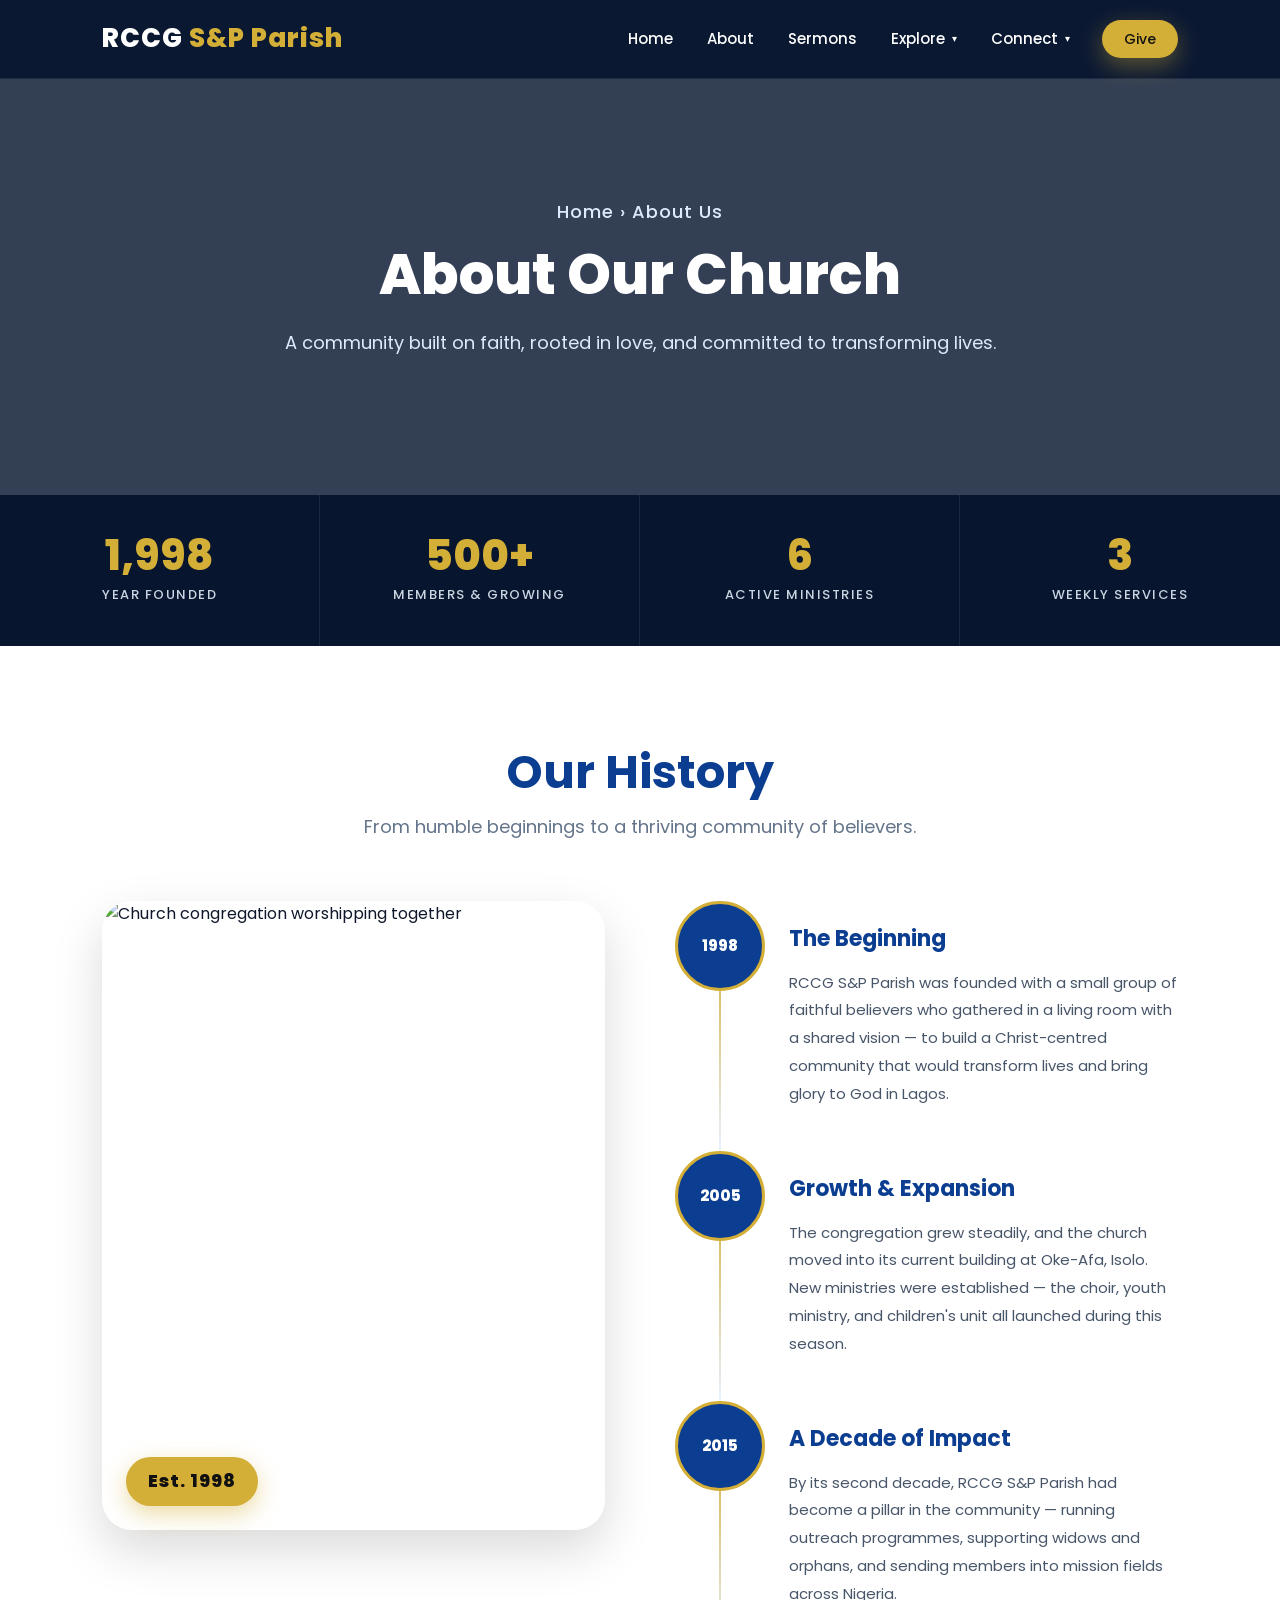
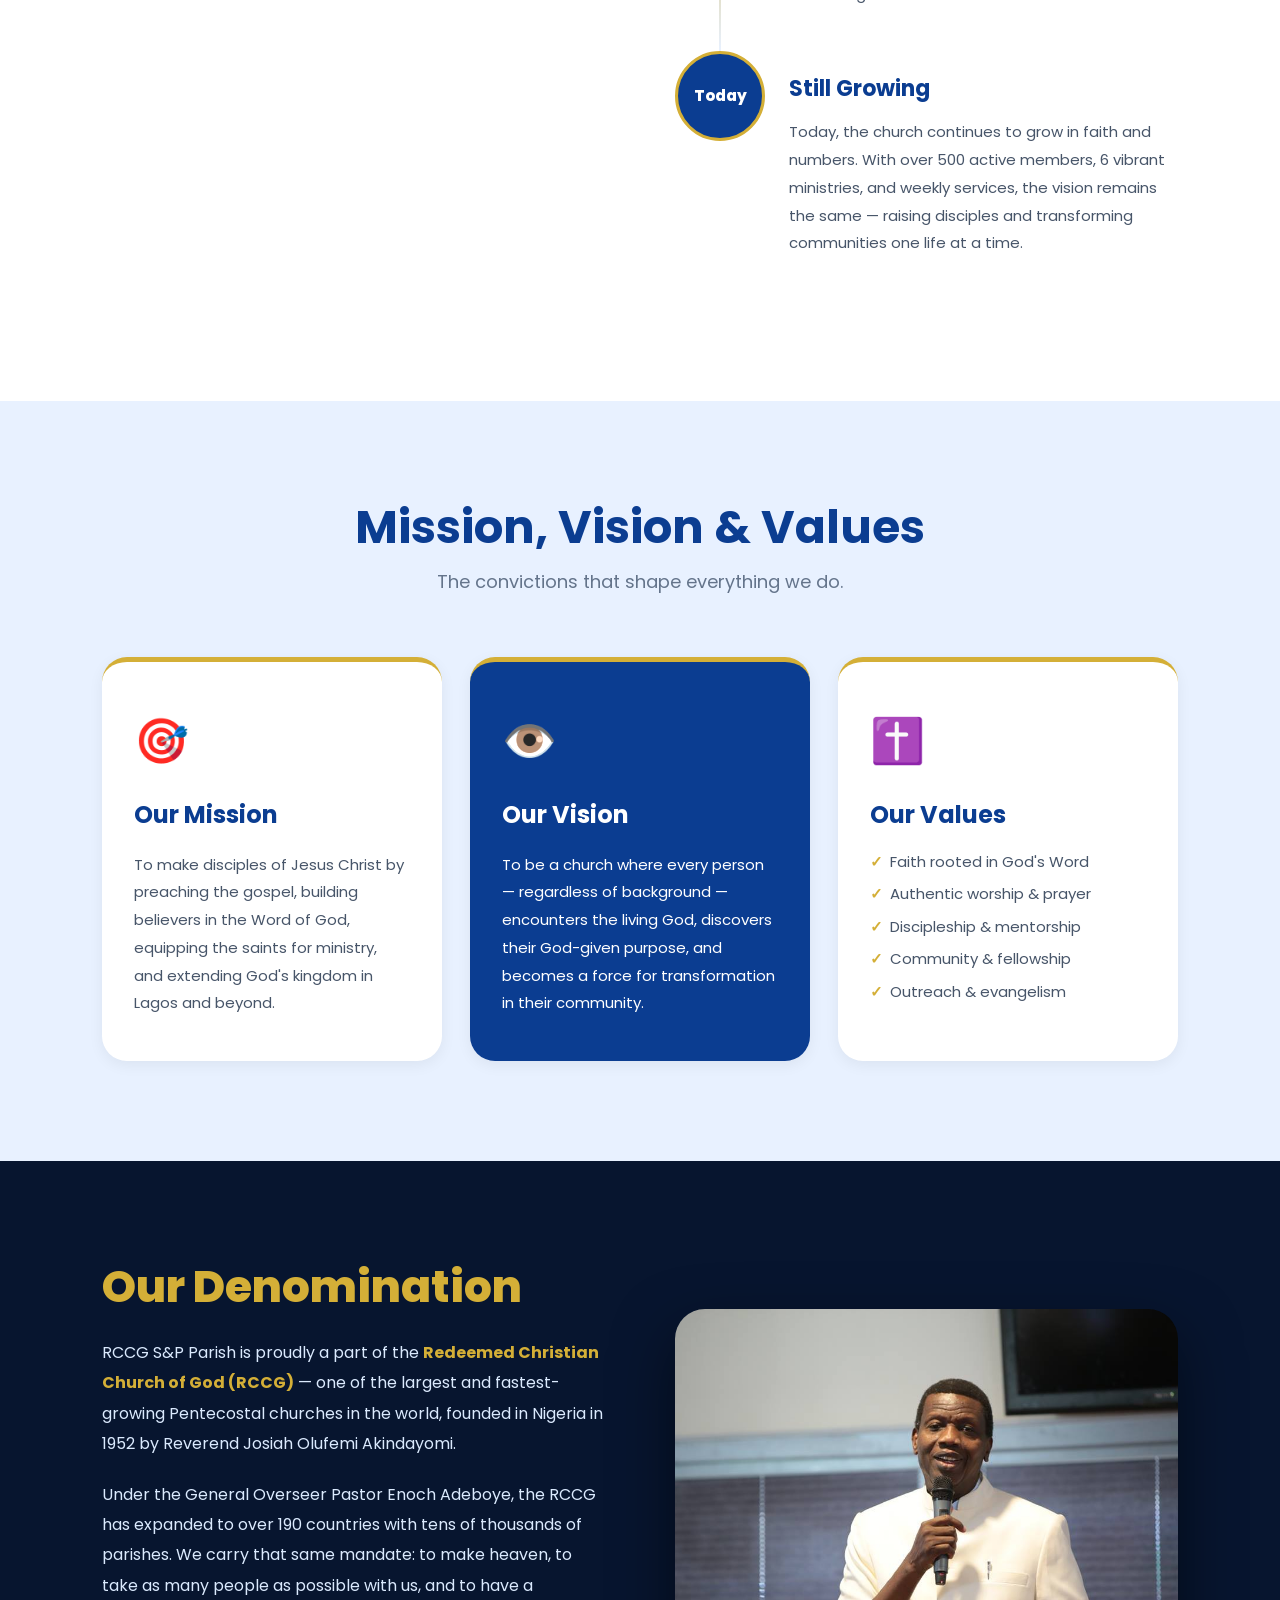
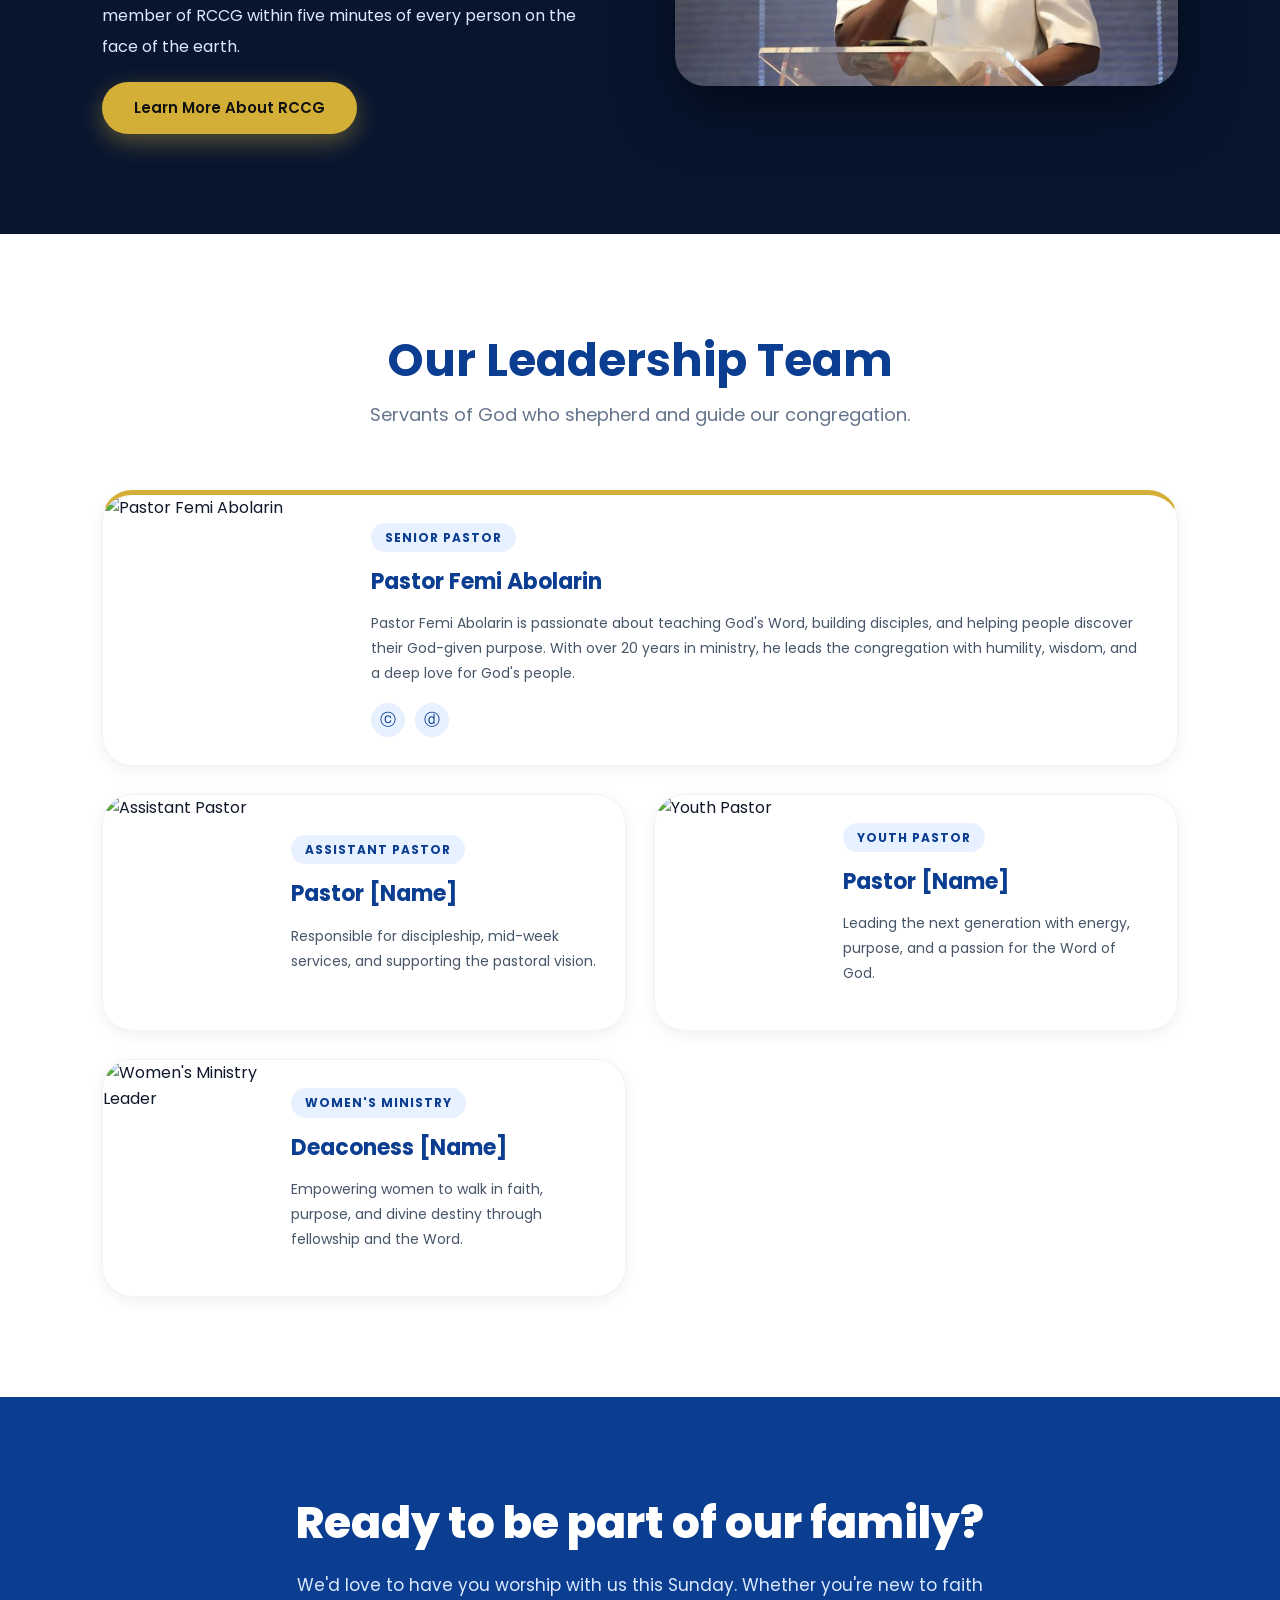
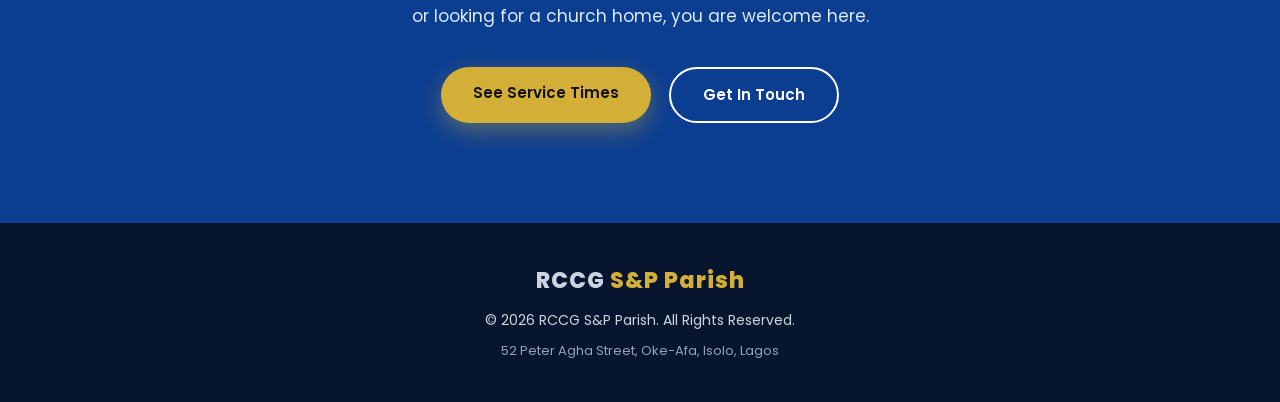
==== commit b67305de: "feat: build full 11-page church website with nav, giving & mobile fixes Pages added: - sermons.html " ====
--- a/about.html
+++ b/about.html
@@ -28,12 +28,31 @@
     </button>
 
     <ul class="nav-links" id="navLinks" role="list">
-      <li><a href="index.html" class="nav-link">Home</a></li>
-      <li><a href="about.html" class="nav-link active">About</a></li>
-      <li><a href="index.html#services" class="nav-link">Services</a></li>
-      <li><a href="index.html#ministries" class="nav-link">Ministries</a></li>
-      <li><a href="index.html#pastor" class="nav-link">Pastor</a></li>
-      <li><a href="index.html#contact" class="nav-link">Contact</a></li>
+      <li class="nav-item"><a href="index.html" class="nav-link">Home</a></li>
+      <li class="nav-item"><a href="about.html" class="nav-link active">About</a></li>
+      <li class="nav-item"><a href="sermons.html" class="nav-link">Sermons</a></li>
+      <li class="nav-item">
+        <button class="nav-dropdown-toggle" aria-expanded="false" aria-haspopup="true">
+          Explore <span class="dropdown-arrow" aria-hidden="true">▾</span>
+        </button>
+        <ul class="nav-dropdown" role="menu">
+          <li role="none"><a href="ministries.html" role="menuitem"><span class="nav-dropdown-icon" aria-hidden="true">✝️</span> Ministries</a></li>
+          <li role="none"><a href="events.html" role="menuitem"><span class="nav-dropdown-icon" aria-hidden="true">📅</span> Events</a></li>
+          <li role="none"><a href="gallery.html" role="menuitem"><span class="nav-dropdown-icon" aria-hidden="true">📷</span> Gallery</a></li>
+          <li role="none"><a href="blog.html" role="menuitem"><span class="nav-dropdown-icon" aria-hidden="true">📝</span> Blog</a></li>
+        </ul>
+      </li>
+      <li class="nav-item">
+        <button class="nav-dropdown-toggle" aria-expanded="false" aria-haspopup="true">
+          Connect <span class="dropdown-arrow" aria-hidden="true">▾</span>
+        </button>
+        <ul class="nav-dropdown" role="menu">
+          <li role="none"><a href="prayer.html" role="menuitem"><span class="nav-dropdown-icon" aria-hidden="true">🙏</span> Prayer Request</a></li>
+          <li role="none"><a href="volunteer.html" role="menuitem"><span class="nav-dropdown-icon" aria-hidden="true">🙋</span> Volunteer</a></li>
+          <li role="none"><a href="contact.html" role="menuitem"><span class="nav-dropdown-icon" aria-hidden="true">✉️</span> Contact Us</a></li>
+        </ul>
+      </li>
+      <li class="nav-item"><a href="give.html" class="nav-link btn btn-gold" style="padding:8px 22px; font-size:14px;">Give</a></li>
     </ul>
   </nav>
 
--- a/css/style.css
+++ b/css/style.css
@@ -136,6 +136,149 @@
 .nav-links a:hover::after,
 .nav-links a.active::after {
   width: 100%;
+}
+
+/* Give button — override active/hover so it never gets the underline treatment */
+.nav-links .btn-gold {
+  color: #111 !important;
+}
+
+.nav-links .btn-gold:hover,
+.nav-links .btn-gold.active {
+  color: #111 !important;
+  background: var(--gold-hover);
+  transform: translateY(-2px);
+  box-shadow: 0 10px 28px rgba(212, 175, 55, 0.55);
+}
+
+.nav-links .btn-gold::after,
+.nav-links .btn-gold.active::after {
+  display: none !important;
+}
+
+/* ===== DROPDOWN MENU ===== */
+.nav-item {
+  position: relative;
+}
+
+/* The parent trigger button (not a link) */
+.nav-dropdown-toggle {
+  background: none;
+  border: none;
+  color: white;
+  font-weight: 500;
+  font-size: 15px;
+  font-family: 'Poppins', sans-serif;
+  padding: 6px 2px;
+  cursor: pointer;
+  display: flex;
+  align-items: center;
+  gap: 5px;
+  position: relative;
+  transition: color var(--transition);
+}
+
+.nav-dropdown-toggle::after {
+  content: '';
+  position: absolute;
+  bottom: 0;
+  left: 0;
+  width: 0;
+  height: 2px;
+  background: var(--gold);
+  transition: width var(--transition);
+}
+
+.nav-dropdown-toggle:hover,
+.nav-dropdown-toggle.active {
+  color: var(--gold);
+}
+
+.nav-dropdown-toggle:hover::after,
+.nav-dropdown-toggle.active::after {
+  width: 100%;
+}
+
+.dropdown-arrow {
+  font-size: 10px;
+  transition: transform var(--transition);
+  display: inline-block;
+  margin-left: 2px;
+}
+
+.nav-item.open .dropdown-arrow {
+  transform: rotate(180deg);
+}
+
+/* Dropdown panel */
+.nav-dropdown {
+  position: absolute;
+  top: calc(100% + 18px);
+  left: 50%;
+  transform: translateX(-50%);
+  background: rgba(7, 21, 47, 0.98);
+  backdrop-filter: blur(12px);
+  border: 1px solid rgba(255,255,255,0.1);
+  border-radius: 16px;
+  padding: 10px 8px;
+  min-width: 200px;
+  box-shadow: 0 20px 50px rgba(0,0,0,0.4);
+  opacity: 0;
+  visibility: hidden;
+  transform: translateX(-50%) translateY(-8px);
+  transition: opacity 0.25s ease, transform 0.25s ease, visibility 0.25s ease;
+  z-index: 1001;
+  pointer-events: none;
+}
+
+/* Small triangle pointer */
+.nav-dropdown::before {
+  content: '';
+  position: absolute;
+  top: -7px;
+  left: 50%;
+  transform: translateX(-50%);
+  border: 7px solid transparent;
+  border-top: none;
+  border-bottom-color: rgba(255,255,255,0.1);
+}
+
+.nav-item.open .nav-dropdown,
+.nav-item:focus-within .nav-dropdown {
+  opacity: 1;
+  visibility: visible;
+  transform: translateX(-50%) translateY(0);
+  pointer-events: auto;
+}
+
+.nav-dropdown a {
+  display: flex;
+  align-items: center;
+  gap: 10px;
+  padding: 10px 16px;
+  border-radius: 10px;
+  color: rgba(255,255,255,0.85);
+  font-size: 14px;
+  font-weight: 500;
+  transition: background var(--transition), color var(--transition);
+  white-space: nowrap;
+}
+
+.nav-dropdown a:hover,
+.nav-dropdown a.active {
+  background: rgba(212,175,55,0.15);
+  color: var(--gold);
+}
+
+.nav-dropdown a::after {
+  display: none; /* no underline on dropdown items */
+}
+
+.nav-dropdown-icon {
+  font-size: 16px;
+  width: 22px;
+  text-align: center;
+  flex-shrink: 0;
 }
 
 /* Hamburger Button */
@@ -638,7 +781,7 @@
   }
 }
 
-/* ===== RESPONSIVE: TABLET (768px) ===== */
+/* ===== RESPONSIVE: TABLET (900px) ===== */
 @media (max-width: 900px) {
   .hero h1 {
     font-size: 48px;
@@ -655,11 +798,8 @@
   .about-text h3 {
     font-size: 30px;
   }
-}
-
-/* ===== RESPONSIVE: MOBILE (600px) ===== */
-@media (max-width: 600px) {
-  /* Show hamburger, hide links by default */
+
+  /* Show hamburger at tablet — nav is too wide with dropdowns */
   .hamburger {
     display: flex;
   }
@@ -670,22 +810,79 @@
     right: -100%;
     height: 100vh;
     width: 75%;
-    max-width: 300px;
+    max-width: 320px;
     background: var(--dark);
     flex-direction: column;
     justify-content: center;
-    gap: 36px;
-    padding: 60px 40px;
+    align-items: flex-start;
+    gap: 8px;
+    padding: 80px 40px 60px;
     transition: right 0.4s ease;
     box-shadow: -10px 0 30px rgba(0,0,0,0.3);
+    overflow-y: auto;
   }
 
   .nav-links.open {
     right: 0;
   }
 
-  .nav-links a {
-    font-size: 20px;
+  .nav-links > .nav-item > a {
+    font-size: 18px;
+  }
+
+  /* Mobile dropdown — inline accordion */
+  .nav-item {
+    width: 100%;
+    flex-direction: column;
+    align-items: flex-start;
+  }
+
+  .nav-dropdown-toggle {
+    font-size: 18px;
+    width: 100%;
+    justify-content: space-between;
+    padding: 0;
+  }
+
+  .nav-dropdown {
+    position: static;
+    transform: none;
+    opacity: 1;
+    visibility: visible;
+    background: rgba(255,255,255,0.05);
+    border: none;
+    border-radius: 10px;
+    box-shadow: none;
+    padding: 6px 0 6px 16px;
+    min-width: unset;
+    width: 100%;
+    max-height: 0;
+    overflow: hidden;
+    transition: max-height 0.35s ease, padding 0.35s ease;
+    pointer-events: none;
+    margin-top: 0;
+  }
+
+  .nav-dropdown::before { display: none; }
+
+  .nav-item.open .nav-dropdown {
+    max-height: 300px;
+    padding: 6px 0 6px 16px;
+    pointer-events: auto;
+    margin-top: 8px;
+  }
+
+  .nav-dropdown a {
+    font-size: 15px;
+    padding: 8px 12px;
+  }
+
+  /* Give button in mobile nav */
+  .nav-links .btn-gold {
+    margin-top: 8px;
+    padding: 12px 28px !important;
+    font-size: 15px !important;
+    align-self: flex-start;
   }
 
   /* Nav overlay when menu open */
@@ -696,6 +893,14 @@
     background: rgba(0,0,0,0.5);
     z-index: 999;
   }
+}
+
+/* ===== RESPONSIVE: MOBILE (600px) ===== */
+@media (max-width: 600px) {
+
+  .hero {
+    padding: 100px 20px 60px;
+  }
 
   nav {
     padding: 16px 5%;
@@ -703,10 +908,6 @@
 
   section {
     padding: 70px 5%;
-  }
-
-  .hero {
-    padding: 100px 20px 60px;
   }
 
   .hero h1 {
@@ -742,3 +943,79 @@
     font-size: 17px;
   }
 }
+
+/* ===== WHATSAPP FLOATING BUTTON ===== */
+.whatsapp-float {
+  position: fixed;
+  bottom: 90px;
+  right: 30px;
+  width: 56px;
+  height: 56px;
+  background: #25d366;
+  border-radius: 50%;
+  display: flex;
+  align-items: center;
+  justify-content: center;
+  box-shadow: 0 8px 24px rgba(37, 211, 102, 0.45);
+  z-index: 998;
+  text-decoration: none;
+  transition: transform var(--transition), box-shadow var(--transition);
+  animation: waPulse 2.5s ease-in-out infinite;
+}
+
+.whatsapp-float:hover {
+  transform: scale(1.12);
+  box-shadow: 0 12px 32px rgba(37, 211, 102, 0.6);
+  animation: none;
+}
+
+.whatsapp-float svg {
+  width: 30px;
+  height: 30px;
+  fill: white;
+}
+
+.whatsapp-tooltip {
+  position: absolute;
+  right: 66px;
+  background: #111;
+  color: white;
+  font-size: 13px;
+  font-weight: 600;
+  padding: 6px 14px;
+  border-radius: 8px;
+  white-space: nowrap;
+  opacity: 0;
+  pointer-events: none;
+  transition: opacity var(--transition);
+}
+
+.whatsapp-tooltip::after {
+  content: '';
+  position: absolute;
+  right: -6px;
+  top: 50%;
+  transform: translateY(-50%);
+  border: 6px solid transparent;
+  border-right: none;
+  border-left-color: #111;
+}
+
+.whatsapp-float:hover .whatsapp-tooltip {
+  opacity: 1;
+}
+
+@keyframes waPulse {
+  0%, 100% { box-shadow: 0 8px 24px rgba(37,211,102,0.45); }
+  50%       { box-shadow: 0 8px 36px rgba(37,211,102,0.7); }
+}
+
+@media (max-width: 600px) {
+  .whatsapp-float {
+    bottom: 80px;
+    right: 20px;
+    width: 48px;
+    height: 48px;
+  }
+  .whatsapp-float svg { width:26px; height:26px; }
+}
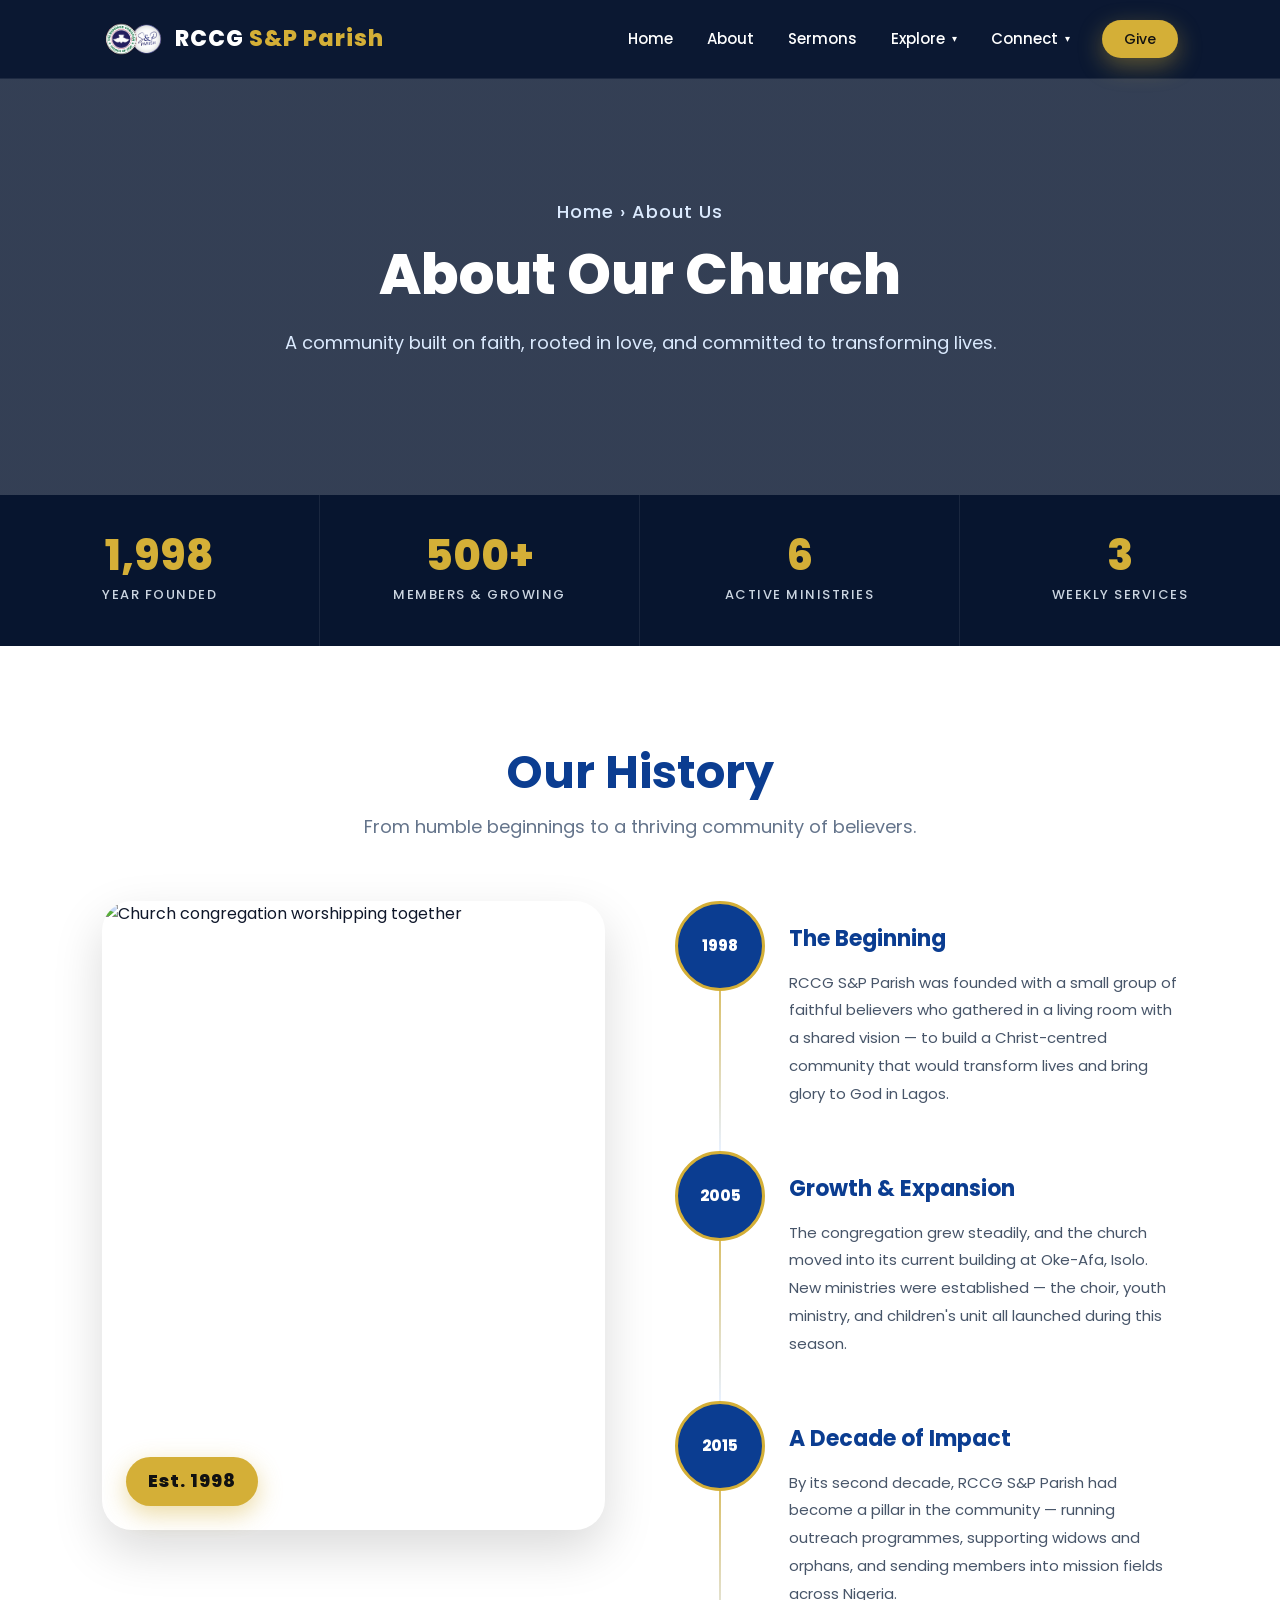
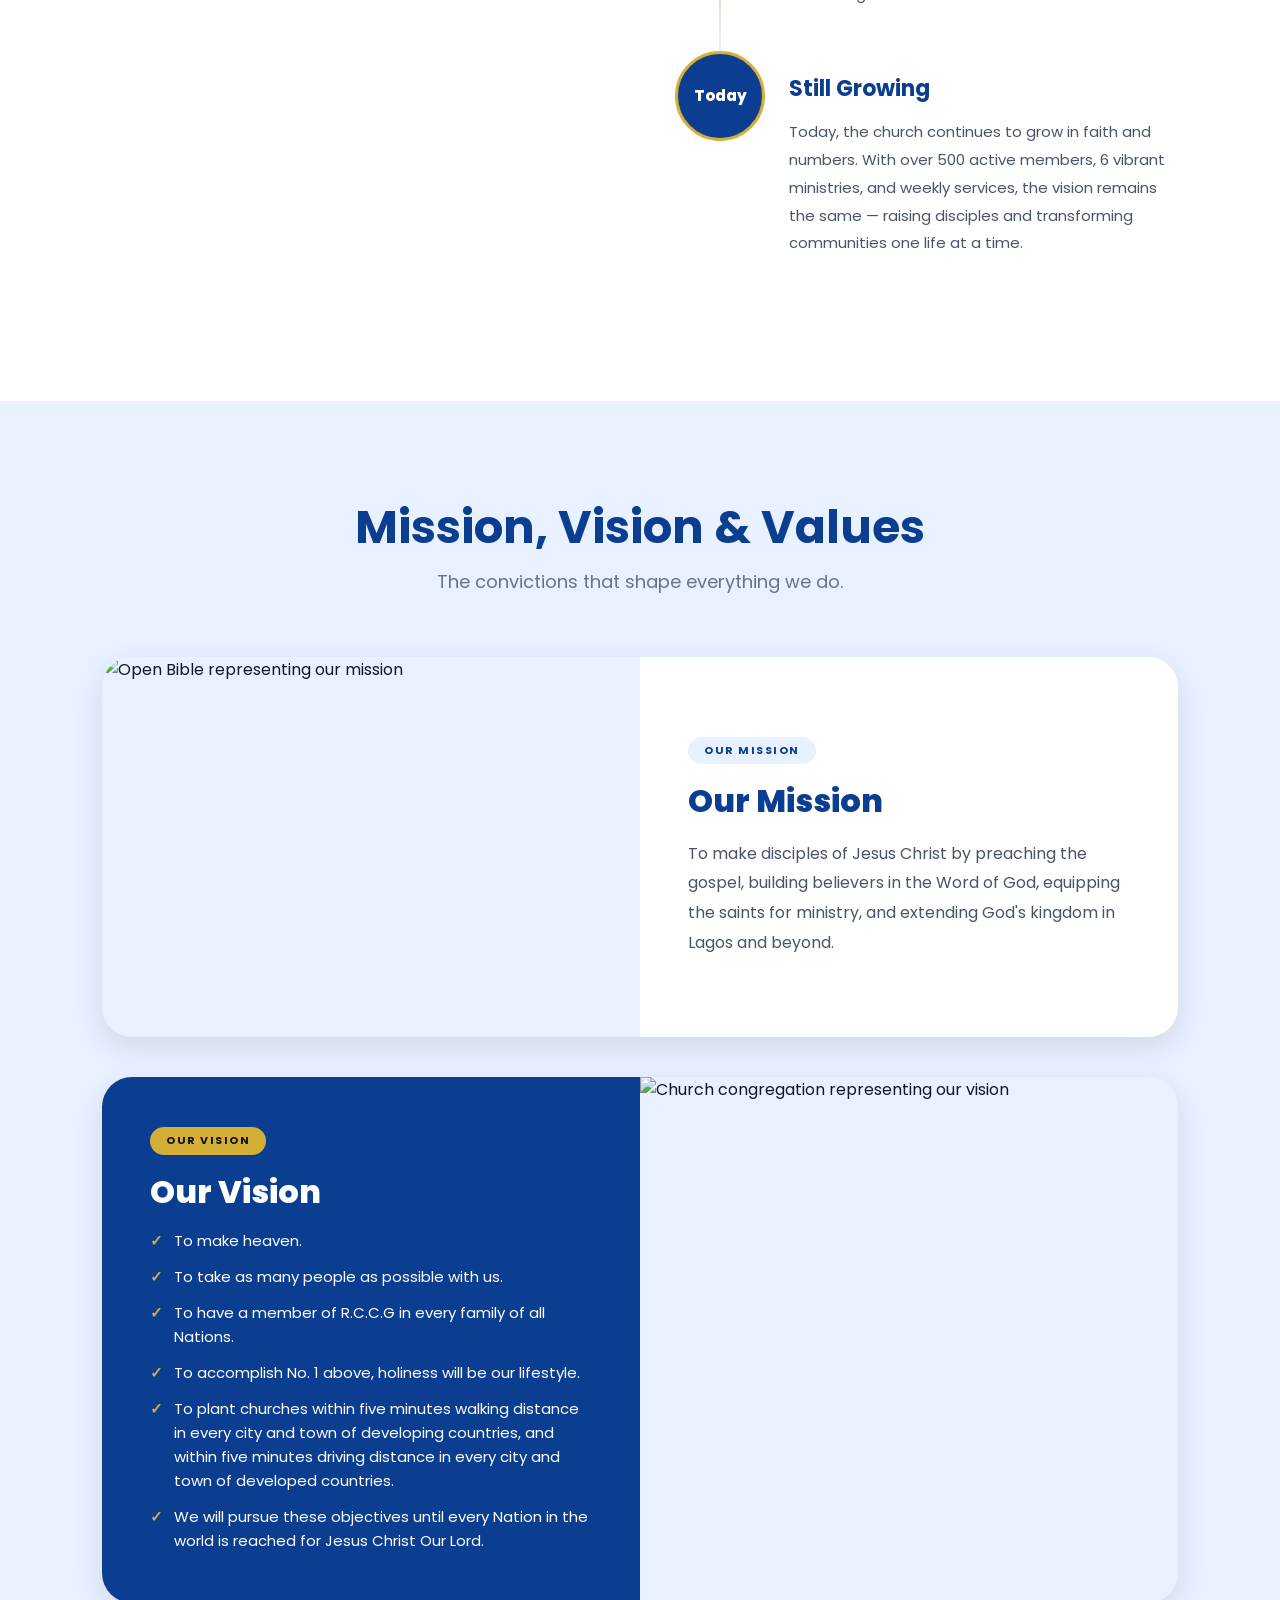
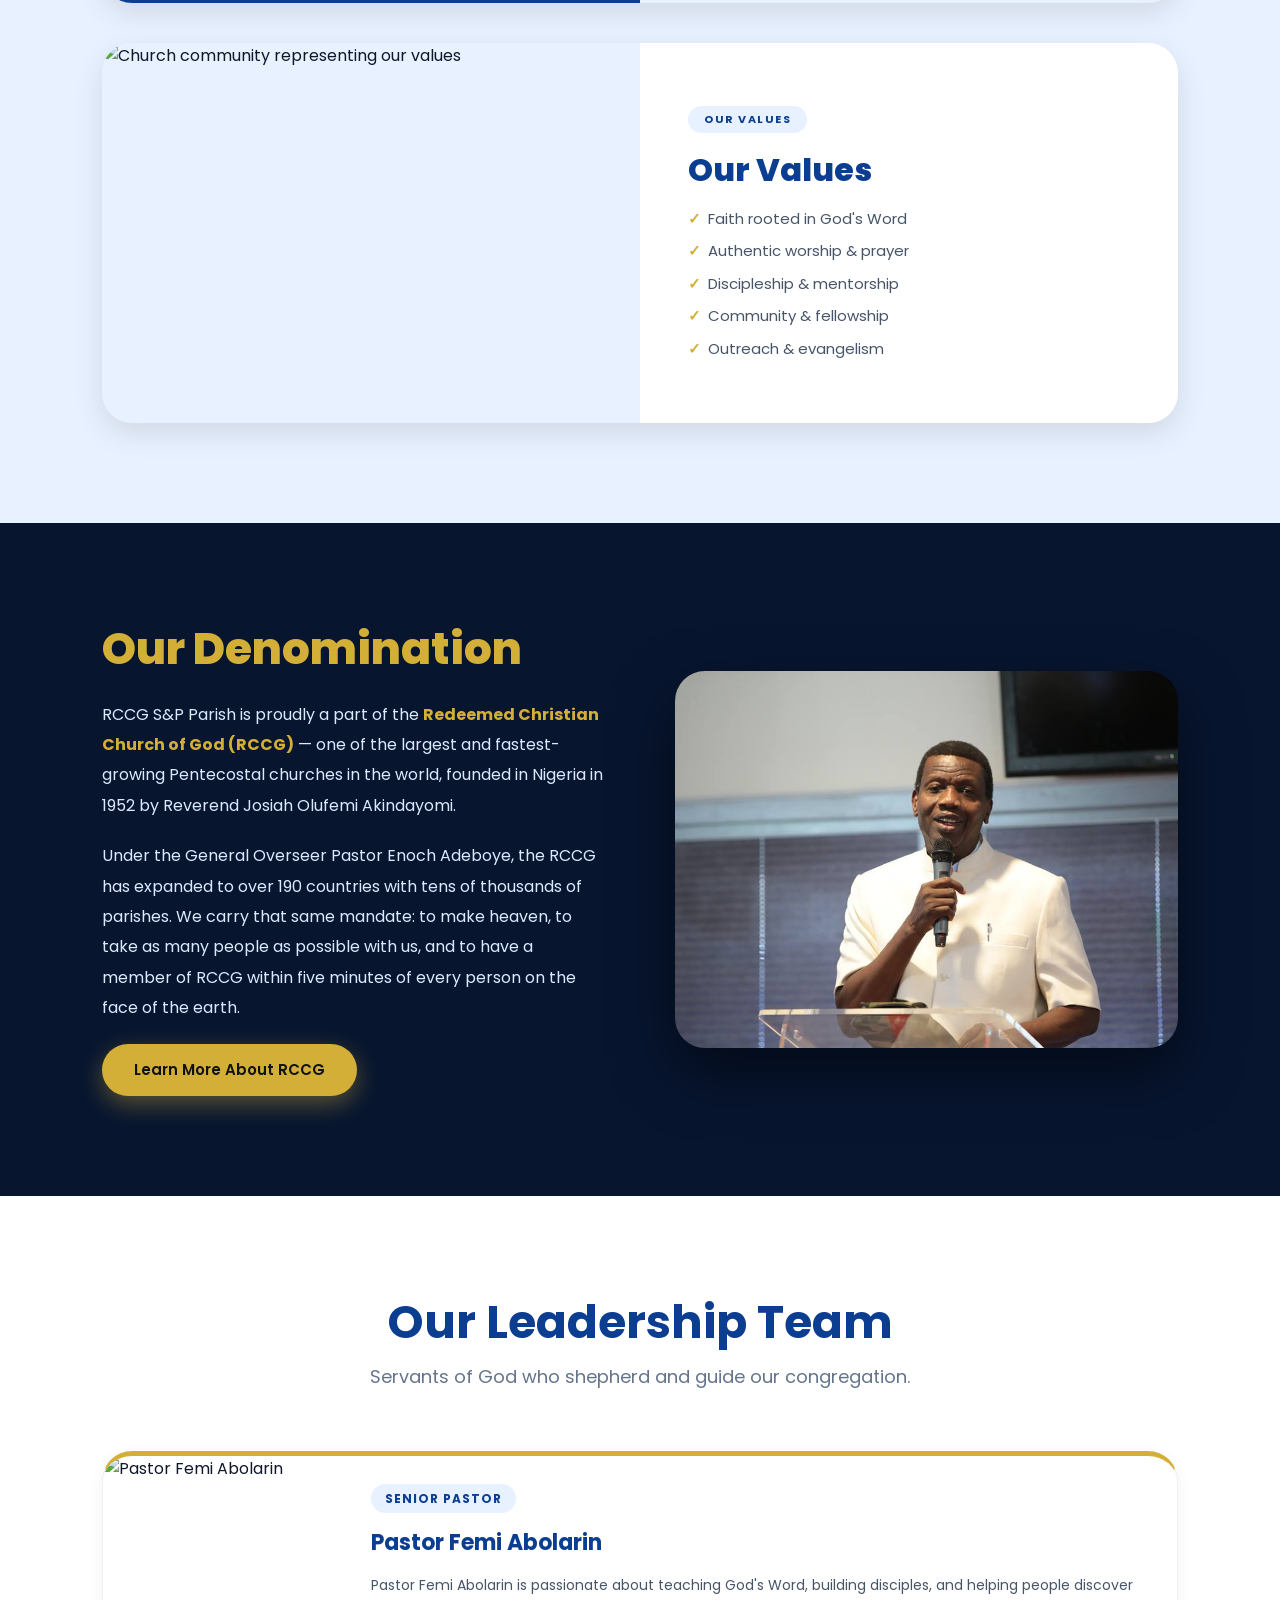
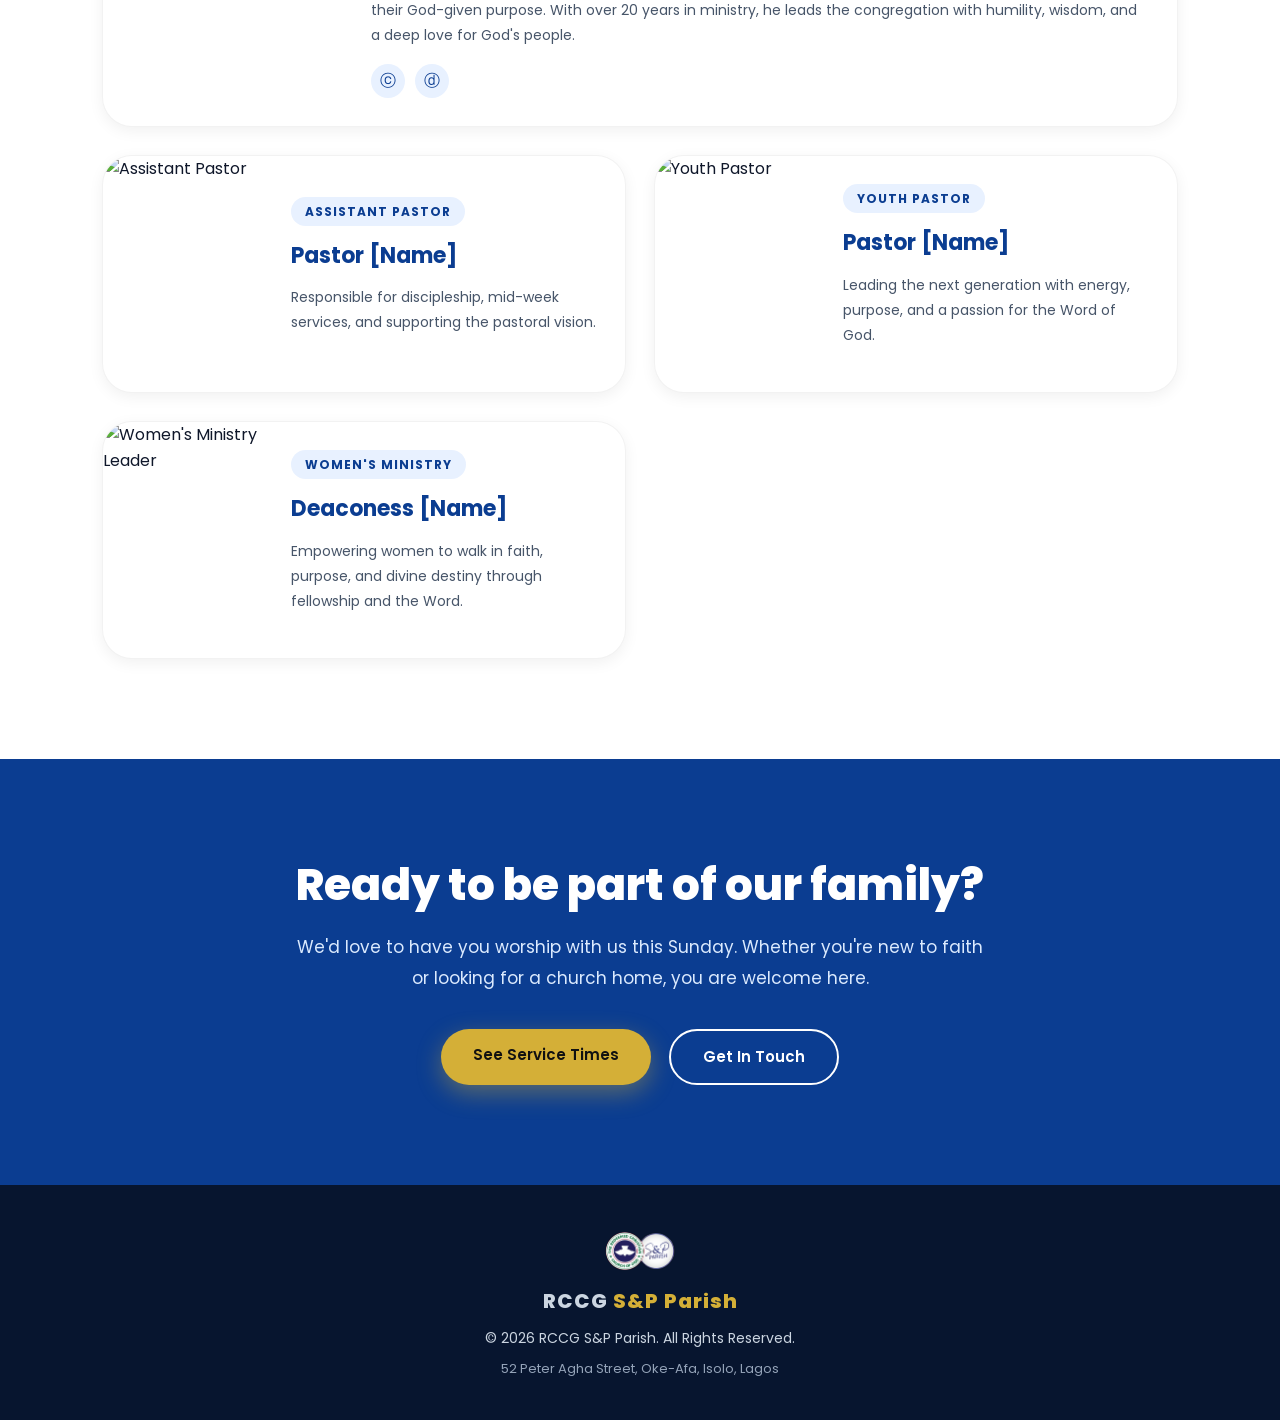
==== commit ec9307ac: "feat: build full 11-page church website with dropdown nav, logo and mobile fixes Pages added: sermon" ====
--- a/about.html
+++ b/about.html
@@ -10,7 +10,7 @@
 
   <title>About Us — RCCG S&P Parish</title>
 
-  <link rel="icon" href="images/favicon.ico" type="image/x-icon"/>
+  <link rel="icon" href="assets/logo.svg" type="image/svg+xml"/>
   <link rel="preconnect" href="https://fonts.googleapis.com"/>
   <link href="https://fonts.googleapis.com/css2?family=Poppins:wght@300;400;500;600;700;800&display=swap" rel="stylesheet"/>
   <link rel="stylesheet" href="css/style.css"/>
@@ -21,7 +21,10 @@
 
   <!-- ===== NAVBAR (same as index.html) ===== -->
   <nav id="navbar" role="navigation" aria-label="Main Navigation">
-    <div class="logo">RCCG <span>S&P Parish</span></div>
+    <a href="index.html" class="logo" aria-label="RCCG S&P Parish Home">
+      <img src="assets/logo.svg" alt="RCCG S&P Parish Logo" class="logo-img"/>
+      <span class="logo-text">RCCG <span>S&P Parish</span></span>
+    </a>
 
     <button class="hamburger" id="hamburger" aria-label="Toggle navigation menu" aria-expanded="false">
       <span></span><span></span><span></span>
@@ -145,28 +148,59 @@
       <p>The convictions that shape everything we do.</p>
     </div>
 
-    <div class="mvv-grid">
-
-      <article class="mvv-card reveal" aria-label="Our Mission">
-        <div class="mvv-icon" aria-hidden="true">🎯</div>
+    <!-- Mission -->
+    <div class="mvv-row reveal">
+      <div class="mvv-row-image">
+        <img
+          src="https://images.unsplash.com/photo-1504052434569-70ad5836ab65?q=80&w=900&auto=format&fit=crop"
+          alt="Open Bible representing our mission"
+          loading="lazy"
+        />
+      </div>
+      <div class="mvv-row-content">
+        <span class="mvv-tag">Our Mission</span>
         <h3>Our Mission</h3>
         <p>
           To make disciples of Jesus Christ by preaching the gospel, building believers in the Word of God,
           equipping the saints for ministry, and extending God's kingdom in Lagos and beyond.
         </p>
-      </article>
-
-      <article class="mvv-card mvv-card--featured reveal" aria-label="Our Vision">
-        <div class="mvv-icon" aria-hidden="true">👁️</div>
+      </div>
+    </div>
+
+    <!-- Vision -->
+    <div class="mvv-row mvv-row--reverse reveal">
+      <div class="mvv-row-image">
+        <img
+          src="https://images.unsplash.com/photo-1507692049790-de58290a4334?q=80&w=900&auto=format&fit=crop"
+          alt="Church congregation representing our vision"
+          loading="lazy"
+        />
+      </div>
+      <div class="mvv-row-content mvv-row-content--dark">
+        <span class="mvv-tag mvv-tag--gold">Our Vision</span>
         <h3>Our Vision</h3>
-        <p>
-          To be a church where every person — regardless of background — encounters the living God,
-          discovers their God-given purpose, and becomes a force for transformation in their community.
-        </p>
-      </article>
-
-      <article class="mvv-card reveal" aria-label="Our Values">
-        <div class="mvv-icon" aria-hidden="true">✝️</div>
+        <ul class="mvv-vision-list" role="list">
+          <li>To make heaven.</li>
+          <li>To take as many people as possible with us.</li>
+          <li>To have a member of R.C.C.G in every family of all Nations.</li>
+          <li>To accomplish No. 1 above, holiness will be our lifestyle.</li>
+          <li>To plant churches within five minutes walking distance in every city and town of developing countries, and within five minutes driving distance in every city and town of developed countries.</li>
+          <li>We will pursue these objectives until every Nation in the world is reached for Jesus Christ Our Lord.</li>
+        </ul>
+      </div>
+    </div>
+
+    <!-- Values -->
+    <div class="mvv-row reveal">
+      <div class="mvv-row-image">
+        <img
+          src="https://images.unsplash.com/photo-1529156069898-49953e39b3ac?q=80&w=900&auto=format&fit=crop"
+          alt="Church community representing our values"
+          loading="lazy"
+        />
+      </div>
+      <div class="mvv-row-content">
+        <span class="mvv-tag">Our Values</span>
         <h3>Our Values</h3>
         <ul class="values-list" role="list">
           <li>Faith rooted in God's Word</li>
@@ -175,9 +209,9 @@
           <li>Community &amp; fellowship</li>
           <li>Outreach &amp; evangelism</li>
         </ul>
-      </article>
-
-    </div>
+      </div>
+    </div>
+
   </section>
 
   <!-- ===== DENOMINATION ===== -->
@@ -307,7 +341,10 @@
   <!-- ===== FOOTER ===== -->
   <footer role="contentinfo">
     <div class="footer-inner">
-      <p class="footer-logo">RCCG <span>S&P Parish</span></p>
+      <div class="footer-logo-wrap">
+        <img src="assets/logo.svg" alt="RCCG S&P Parish" class="footer-logo-img"/>
+        <p class="footer-logo">RCCG <span>S&P Parish</span></p>
+      </div>
       <p>&copy; <span id="year"></span> RCCG S&P Parish. All Rights Reserved.</p>
       <p class="footer-address">52 Peter Agha Street, Oke-Afa, Isolo, Lagos</p>
     </div>
--- a/css/style.css
+++ b/css/style.css
@@ -91,14 +91,29 @@
 }
 
 .logo {
+  display: flex;
+  align-items: center;
+  gap: 10px;
+  text-decoration: none;
+  flex-shrink: 0;
+}
+
+.logo-img {
+  height: 42px;
+  width: auto;
+  display: block;
+  object-fit: contain;
+}
+
+.logo-text {
   color: white;
-  font-size: 26px;
+  font-size: 22px;
   font-weight: 800;
   letter-spacing: 1px;
-  flex-shrink: 0;
-}
-
-.logo span {
+  white-space: nowrap;
+}
+
+.logo-text span {
   color: var(--gold);
 }
 
@@ -718,10 +733,24 @@
   gap: 10px;
 }
 
+.footer-logo-wrap {
+  display: flex;
+  flex-direction: column;
+  align-items: center;
+  gap: 8px;
+}
+
+.footer-logo-img {
+  height: 52px;
+  width: auto;
+  object-fit: contain;
+}
+
 .footer-logo {
-  font-size: 22px;
+  font-size: 20px;
   font-weight: 800;
   letter-spacing: 1px;
+  margin: 0;
 }
 
 .footer-logo span {
--- a/css/about.css
+++ b/css/about.css
@@ -180,63 +180,135 @@
   font-size: 15px;
 }
 
-/* ===== MISSION / VISION / VALUES ===== */
+/* ===== MISSION / VISION / VALUES — stacked rows ===== */
 .mvv-section {
   background: var(--light-blue);
 }
 
-.mvv-grid {
+/* Each row: image + content side by side */
+.mvv-row {
   display: grid;
-  grid-template-columns: repeat(3, 1fr);
-  gap: 28px;
-}
-
-.mvv-card {
+  grid-template-columns: 1fr 1fr;
+  gap: 0;
+  align-items: stretch;
+  border-radius: var(--radius-lg);
+  overflow: hidden;
+  box-shadow: var(--shadow-md);
+  margin-bottom: 40px;
+}
+
+.mvv-row:last-child {
+  margin-bottom: 0;
+}
+
+/* Reverse: content left, image right */
+.mvv-row--reverse {
+  direction: rtl;
+}
+.mvv-row--reverse > * {
+  direction: ltr;
+}
+
+/* Image side */
+.mvv-row-image {
+  position: relative;
+  min-height: 380px;
+}
+
+.mvv-row-image img {
+  width: 100%;
+  height: 100%;
+  object-fit: cover;
+  display: block;
+}
+
+/* Content side */
+.mvv-row-content {
   background: white;
-  padding: 44px 32px;
-  border-radius: var(--radius-md);
-  box-shadow: var(--shadow-sm);
-  border-top: 5px solid var(--gold);
-  transition: transform var(--transition), box-shadow var(--transition);
-}
-
-.mvv-card:hover {
-  transform: translateY(-8px);
-  box-shadow: var(--shadow-md);
-}
-
-.mvv-icon {
-  font-size: 44px;
-  display: block;
-  margin-bottom: 20px;
-}
-
-.mvv-card h3 {
-  font-size: 24px;
+  padding: 50px 48px;
+  display: flex;
+  flex-direction: column;
+  justify-content: center;
+}
+
+.mvv-row-content--dark {
+  background: var(--blue);
+}
+
+.mvv-tag {
+  display: inline-block;
+  background: var(--light-blue);
   color: var(--blue);
-  margin-bottom: 16px;
+  font-size: 11px;
   font-weight: 700;
-}
-
-.mvv-card p {
+  padding: 5px 16px;
+  border-radius: 50px;
+  text-transform: uppercase;
+  letter-spacing: 1.5px;
+  margin-bottom: 18px;
+  align-self: flex-start;
+}
+
+.mvv-tag--gold {
+  background: var(--gold);
+  color: #111;
+}
+
+.mvv-row-content h3 {
+  font-size: 32px;
+  color: var(--blue);
+  font-weight: 800;
+  margin-bottom: 18px;
+  line-height: 1.2;
+}
+
+.mvv-row-content--dark h3 {
+  color: white;
+}
+
+.mvv-row-content p {
   color: var(--text-body);
+  font-size: 16px;
   line-height: 1.85;
+}
+
+.mvv-row-content--dark p {
+  color: #dbeafe;
+}
+
+/* Vision list */
+.mvv-vision-list {
+  list-style: none;
+  padding: 0;
+  margin: 0;
+  display: flex;
+  flex-direction: column;
+  gap: 12px;
+}
+
+.mvv-vision-list li {
+  color: white;
   font-size: 15px;
-}
-
-/* Featured card overrides — must come AFTER general card rules to win the cascade */
-.mvv-card--featured {
-  background: var(--blue);
-  border-top-color: var(--gold);
-}
-
-.mvv-card--featured h3,
-.mvv-card--featured p {
-  color: white;
-}
-
-.mvv-card--featured .mvv-icon {
-  filter: brightness(1.2);
+  line-height: 1.6;
+  padding-left: 24px;
+  position: relative;
+}
+
+.mvv-vision-list li::before {
+  content: '✓';
+  position: absolute;
+  left: 0;
+  color: var(--gold);
+  font-weight: 800;
+}
+
+/* Values list (reused, but ensure correct colour on white bg) */
+.mvv-row-content .values-list li {
+  color: var(--text-body);
+}
+
+.mvv-row-content .values-list li::before {
+  color: var(--gold);
 }
 
 .values-list {
@@ -478,8 +550,19 @@
     position: static;
   }
 
-  .mvv-grid {
+  /* MVV rows stack vertically on tablet */
+  .mvv-row,
+  .mvv-row--reverse {
     grid-template-columns: 1fr;
+    direction: ltr;
+  }
+
+  .mvv-row-image {
+    min-height: 280px;
+  }
+
+  .mvv-row-content {
+    padding: 36px 32px;
   }
 
   .denomination-inner {
@@ -530,6 +613,14 @@
     left: 34px;
   }
 
+  .mvv-row-content {
+    padding: 28px 22px;
+  }
+
+  .mvv-row-content h3 {
+    font-size: 26px;
+  }
+
   .leader-card,
   .leader-card--featured {
     grid-template-columns: 1fr;
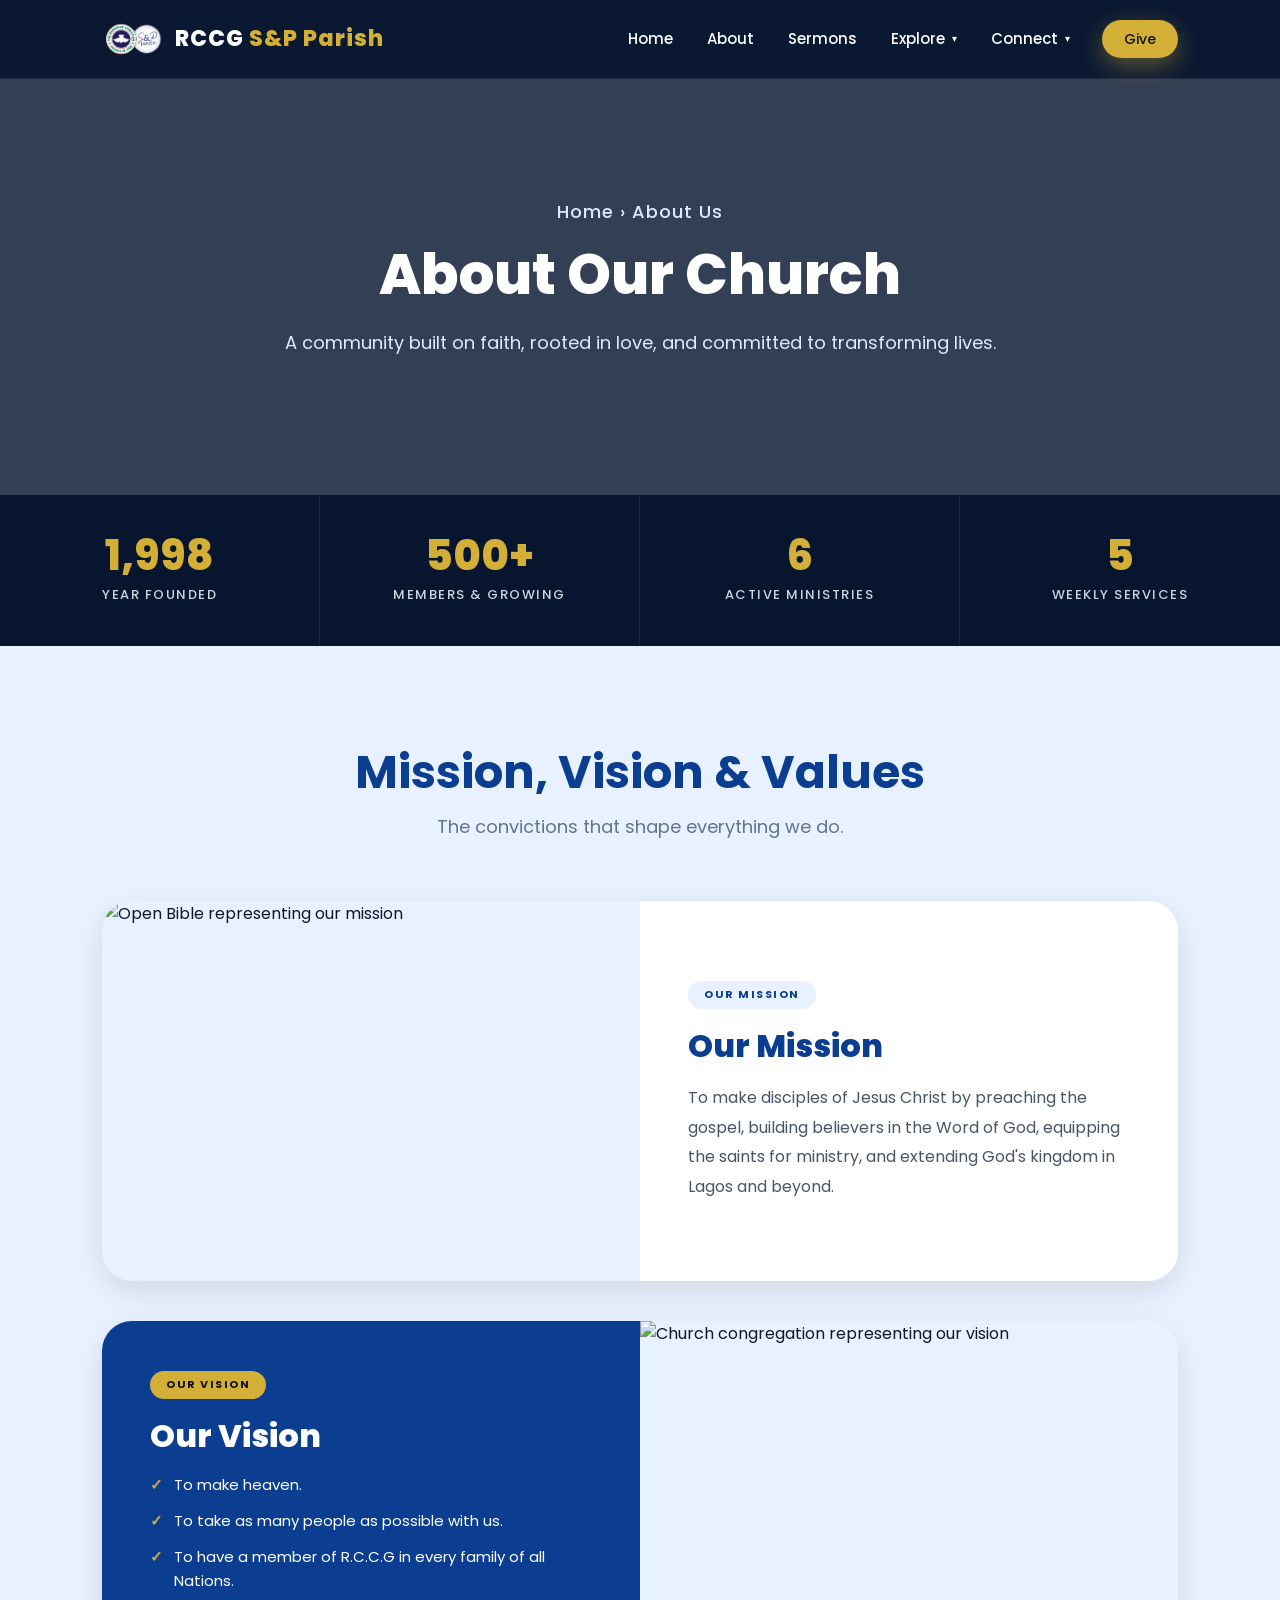
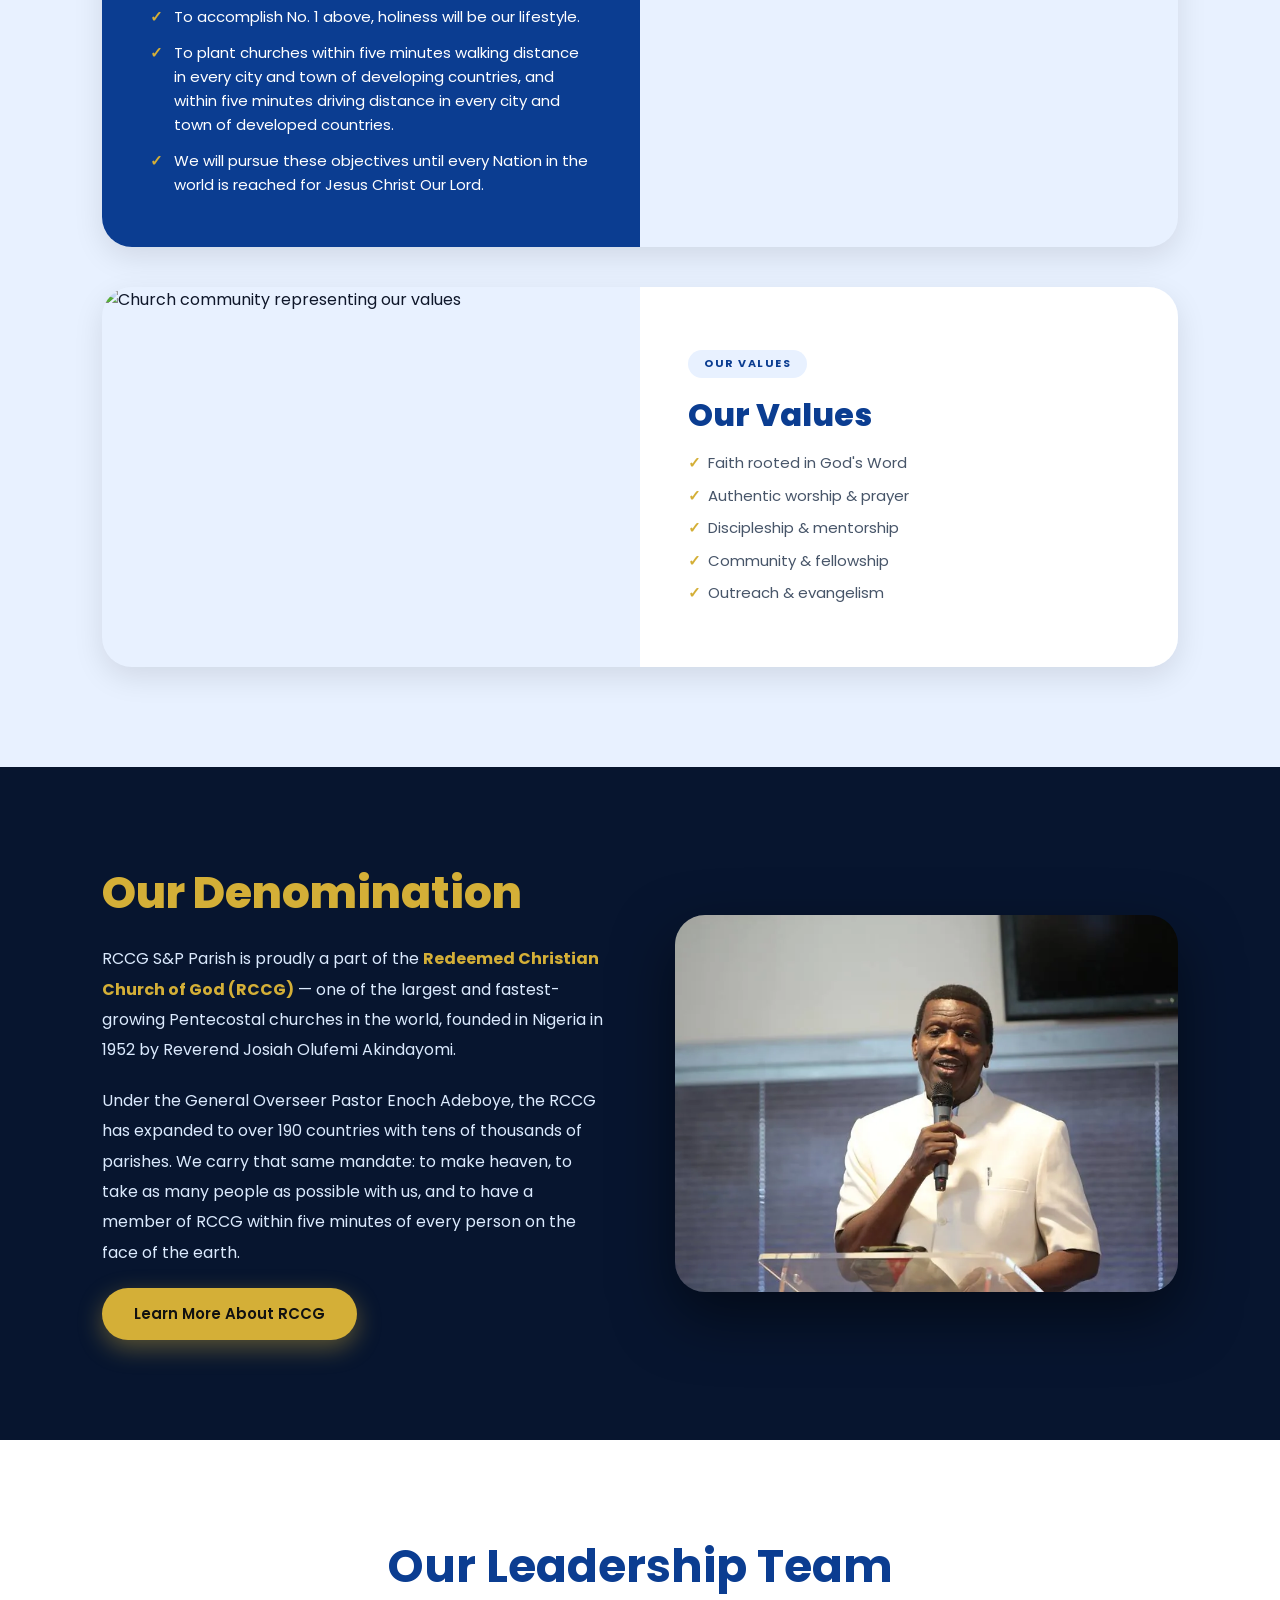
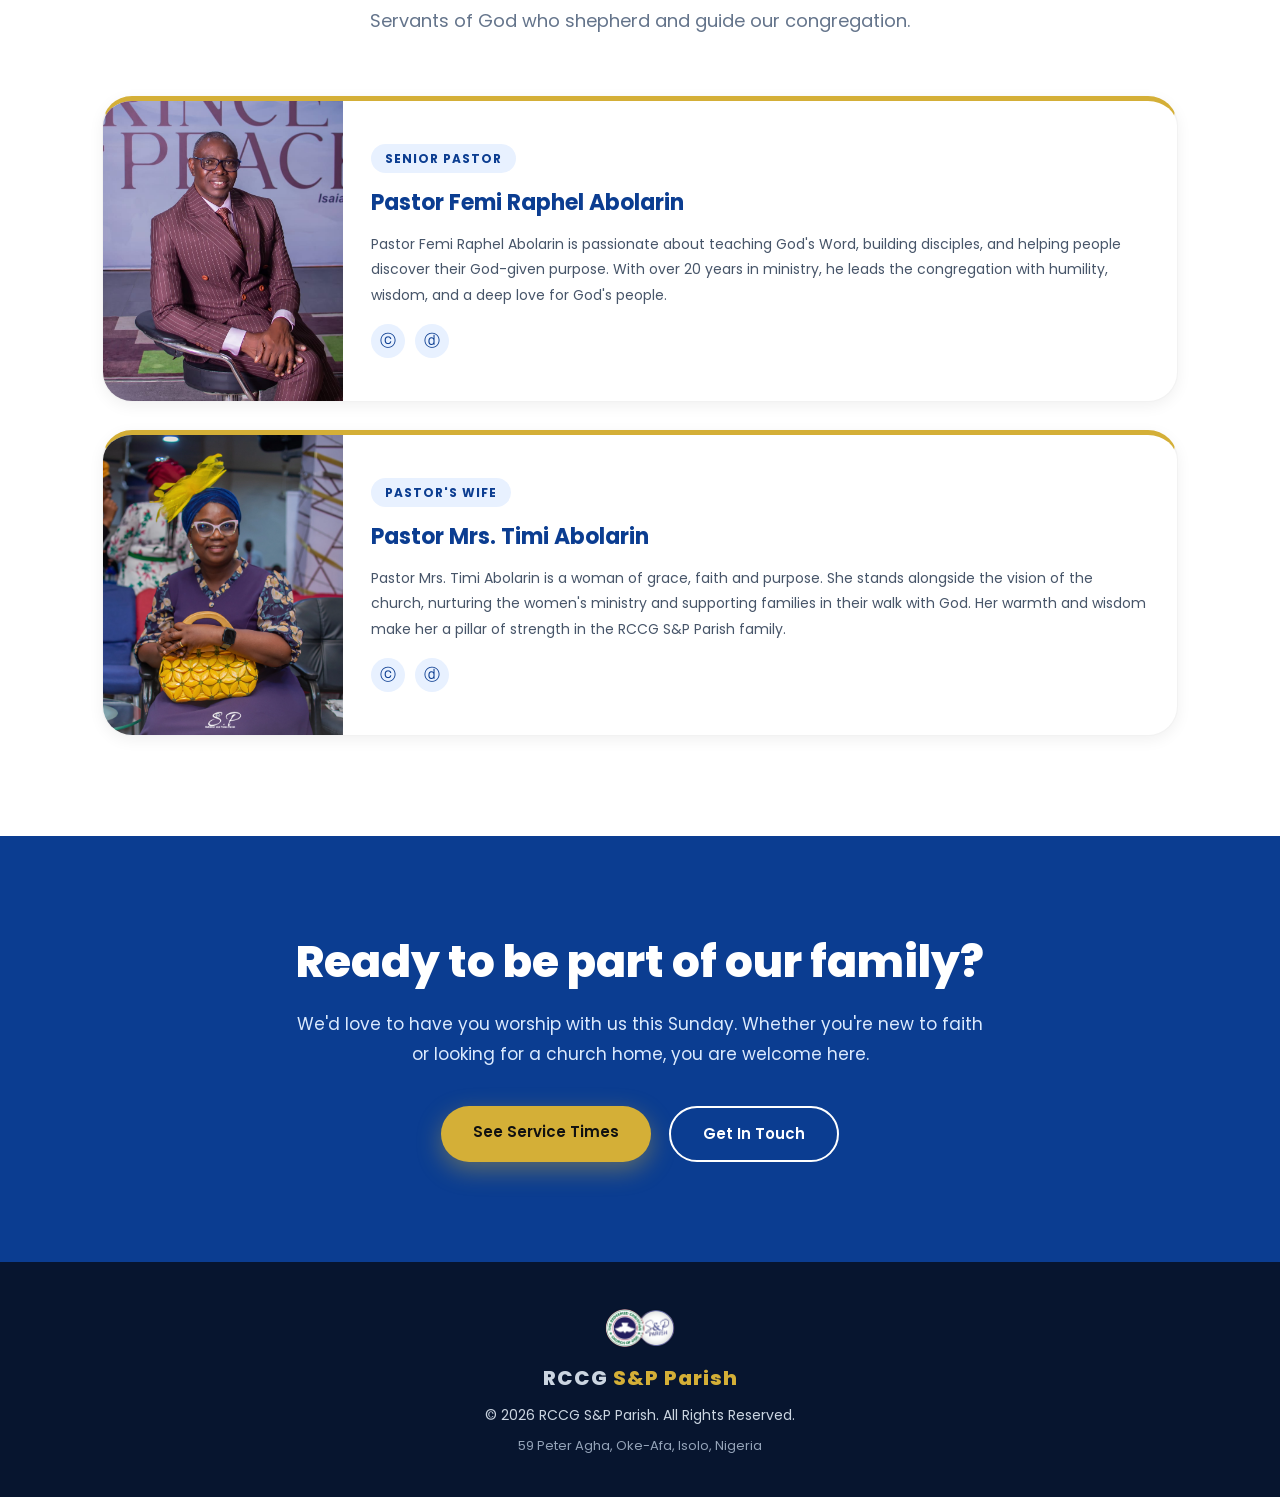
==== commit 7ec7a073: "feat: major content, UI and functionality updates Content & Info: - Update address to 59 Peter Agha," ====
--- a/about.html
+++ b/about.html
@@ -83,12 +83,12 @@
       <span class="stat-label">Active Ministries</span>
     </div>
     <div class="stat reveal">
-      <span class="stat-number" data-target="3">0</span>
+      <span class="stat-number" data-target="5">0</span>
       <span class="stat-label">Weekly Services</span>
     </div>
   </section>
 
-  <!-- ===== CHURCH HISTORY ===== -->
+  <!-- ===== CHURCH HISTORY =====
   <section id="history" aria-labelledby="history-heading">
     <div class="section-title reveal">
       <h2 id="history-heading">Our History</h2>
@@ -139,7 +139,7 @@
         </div>
       </div>
     </div>
-  </section>
+  </section> -->
 
   <!-- ===== MISSION & VISION ===== -->
   <section class="mvv-section" id="mission" aria-labelledby="mvv-heading">
@@ -236,7 +236,7 @@
       </div>
       <div class="denomination-image reveal">
         <img
-          src="/assets/eaa-preaching.jpg"
+          src="assets/eaa-preaching.webp"
           alt="RCCG national headquarters"
           loading="lazy"
         />
@@ -257,27 +257,51 @@
       <article class="leader-card leader-card--featured reveal" aria-label="Senior Pastor">
         <div class="leader-photo-wrap">
           <img
-            src="https://images.unsplash.com/photo-1507003211169-0a1dd7228f2d?q=80&w=600&auto=format&fit=crop"
-            alt="Pastor Femi Abolarin"
+            src="assets/Pastor.jpg"
+            alt="Pastor Femi Raphel Abolarin"
             loading="lazy"
           />
         </div>
         <div class="leader-info">
           <span class="leader-role">Senior Pastor</span>
-          <h3>Pastor Femi Abolarin</h3>
+          <h3>Pastor Femi Raphel Abolarin</h3>
           <p>
-            Pastor Femi Abolarin is passionate about teaching God's Word, building disciples, and
+            Pastor Femi Raphel Abolarin is passionate about teaching God's Word, building disciples, and
             helping people discover their God-given purpose. With over 20 years in ministry, he leads
             the congregation with humility, wisdom, and a deep love for God's people.
           </p>
           <div class="leader-social" aria-label="Pastor Femi social links">
-            <a href="#" aria-label="Pastor Femi on Facebook" class="social-link">&#9426;</a>
-            <a href="#" aria-label="Pastor Femi on Instagram" class="social-link">&#9427;</a>
+            <a href="https://web.facebook.com/salvationandpraiseparish/" target="_blank" rel="noopener noreferrer" aria-label="Pastor Femi on Facebook" class="social-link">&#9426;</a>
+            <a href="https://www.instagram.com/rccgsandpparish/" target="_blank" rel="noopener noreferrer" aria-label="Pastor Femi on Instagram" class="social-link">&#9427;</a>
           </div>
         </div>
       </article>
 
-      <!-- Other leaders -->
+      <!-- Pastor's Wife (featured) -->
+      <article class="leader-card leader-card--featured reveal" aria-label="Pastor's Wife">
+        <div class="leader-photo-wrap">
+          <img
+            src="assets/wife.webp"
+            alt="Pastor Mrs. Timi Abolarin"
+            loading="lazy"
+          />
+        </div>
+        <div class="leader-info">
+          <span class="leader-role">Pastor's Wife</span>
+          <h3>Pastor Mrs. Timi Abolarin</h3>
+          <p>
+            Pastor Mrs. Timi Abolarin is a woman of grace, faith and purpose. She stands alongside
+            the vision of the church, nurturing the women's ministry and supporting families in their
+            walk with God. Her warmth and wisdom make her a pillar of strength in the RCCG S&P Parish family.
+          </p>
+          <div class="leader-social" aria-label="Pastor Timi social links">
+            <a href="https://web.facebook.com/salvationandpraiseparish/" target="_blank" rel="noopener noreferrer" aria-label="Pastor Timi on Facebook" class="social-link">&#9426;</a>
+            <a href="https://www.instagram.com/rccgsandpparish/" target="_blank" rel="noopener noreferrer" aria-label="Pastor Timi on Instagram" class="social-link">&#9427;</a>
+          </div>
+        </div>
+      </article>
+
+      <!-- Other leaders
       <article class="leader-card reveal" aria-label="Assistant Pastor">
         <div class="leader-photo-wrap">
           <img
@@ -321,7 +345,7 @@
           <h3>Deaconess [Name]</h3>
           <p>Empowering women to walk in faith, purpose, and divine destiny through fellowship and the Word.</p>
         </div>
-      </article>
+      </article> -->
 
     </div>
   </section>
@@ -346,7 +370,7 @@
         <p class="footer-logo">RCCG <span>S&P Parish</span></p>
       </div>
       <p>&copy; <span id="year"></span> RCCG S&P Parish. All Rights Reserved.</p>
-      <p class="footer-address">52 Peter Agha Street, Oke-Afa, Isolo, Lagos</p>
+      <p class="footer-address">59 Peter Agha, Oke-Afa, Isolo, Nigeria</p>
     </div>
   </footer>
 
--- a/css/style.css
+++ b/css/style.css
@@ -511,43 +511,92 @@
 }
 
 .ministry {
-  background: linear-gradient(135deg, var(--blue), #124db8);
-  color: white;
-  padding: 32px 25px;
   border-radius: var(--radius-md);
   text-align: center;
   font-size: 18px;
   font-weight: 600;
-  transition: transform var(--transition), background var(--transition), color var(--transition);
+  transition: transform var(--transition), box-shadow var(--transition);
   position: relative;
   overflow: hidden;
   cursor: default;
   display: flex;
   flex-direction: column;
   align-items: center;
-  gap: 12px;
-}
-
-.ministry::before {
+  gap: 0;
+  aspect-ratio: 4/3;
+  box-shadow: var(--shadow-md);
+}
+
+.ministry-img {
+  width: 100%;
+  height: 100%;
+  object-fit: cover;
+  display: block;
+  position: absolute;
+  inset: 0;
+  transition: transform 0.5s ease;
+}
+
+/* Ministry link wrapper — fills the entire card */
+.ministry-link {
+  display: flex;
+  flex-direction: column;
+  align-items: center;
+  width: 100%;
+  height: 100%;
+  text-decoration: none;
+  color: white;
+  position: relative;
+  z-index: 2;
+}
+
+.ministry {
+  cursor: pointer;
+}
+
+/* Dark overlay + text at bottom */
+.ministry::after {
   content: '';
   position: absolute;
-  width: 120px;
-  height: 120px;
-  background: rgba(255, 255, 255, 0.07);
-  border-radius: 50%;
-  top: -40px;
-  right: -30px;
+  inset: 0;
+  background: linear-gradient(
+    to top,
+    rgba(7, 21, 47, 0.88) 0%,
+    rgba(7, 21, 47, 0.3) 50%,
+    transparent 100%
+  );
+  transition: background var(--transition);
+  z-index: 1;
+}
+
+.ministry span:not(.ministry-icon),
+.ministry-link span {
+  position: relative;
+  z-index: 3;
+  color: white;
+  margin-top: auto;
+  padding: 16px 12px;
+  width: 100%;
+  text-align: center;
+  align-self: flex-end;
 }
 
 .ministry:hover {
   transform: scale(1.04);
-  background: linear-gradient(135deg, var(--gold), var(--gold-hover));
-  color: #111;
-}
-
-.ministry-icon {
-  font-size: 30px;
-  display: block;
+  box-shadow: var(--shadow-lg);
+}
+
+.ministry:hover .ministry-img {
+  transform: scale(1.08);
+}
+
+.ministry:hover::after {
+  background: linear-gradient(
+    to top,
+    rgba(11, 61, 145, 0.9) 0%,
+    rgba(11, 61, 145, 0.5) 50%,
+    rgba(11, 61, 145, 0.2) 100%
+  );
 }
 
 /* ===== PASTOR ===== */
@@ -561,6 +610,26 @@
   grid-template-columns: repeat(auto-fit, minmax(300px, 1fr));
   gap: 60px;
   align-items: center;
+}
+
+/* Reversed layout for pastor's wife — text left, image right */
+.pastor-container--reverse {
+  direction: rtl;
+}
+.pastor-container--reverse > * {
+  direction: ltr;
+}
+
+.pastor--wife {
+  background: #0a1e3d; /* slightly lighter dark for visual separation */
+}
+
+.pastor-name {
+  font-size: 20px;
+  color: var(--gold);
+  font-weight: 600;
+  margin-bottom: 18px;
+  margin-top: -8px;
 }
 
 .pastor img {
@@ -574,7 +643,7 @@
 
 .pastor h2 {
   font-size: 44px;
-  margin-bottom: 22px;
+  margin-bottom: 10px;
   color: var(--gold);
   line-height: 1.15;
 }
@@ -964,6 +1033,11 @@
     aspect-ratio: 4/3;
   }
 
+  /* Stack reversed pastor container on mobile */
+  .pastor-container--reverse {
+    direction: ltr;
+  }
+
   .scroll-top {
     bottom: 20px;
     right: 20px;
@@ -1048,3 +1122,124 @@
   }
   .whatsapp-float svg { width:26px; height:26px; }
 }
+
+/* ===== COUNTDOWN BAR ===== */
+.countdown-bar {
+  background: var(--blue);
+  padding: 20px 8%;
+  border-bottom: 3px solid var(--gold);
+}
+
+.countdown-inner {
+  display: flex;
+  align-items: center;
+  justify-content: space-between;
+  flex-wrap: wrap;
+  gap: 16px;
+  max-width: 1100px;
+  margin: 0 auto;
+}
+
+.countdown-label-wrap {
+  display: flex;
+  flex-direction: column;
+  gap: 4px;
+}
+
+.countdown-prefix {
+  font-size: 12px;
+  font-weight: 600;
+  color: var(--gold);
+  text-transform: uppercase;
+  letter-spacing: 2px;
+}
+
+.countdown-service-name {
+  font-size: 20px;
+  font-weight: 800;
+  color: white;
+  line-height: 1.2;
+}
+
+.countdown-timer {
+  display: flex;
+  align-items: center;
+  gap: 8px;
+}
+
+.countdown-unit {
+  display: flex;
+  flex-direction: column;
+  align-items: center;
+  background: rgba(255,255,255,0.1);
+  border-radius: 10px;
+  padding: 10px 16px;
+  min-width: 64px;
+}
+
+.countdown-num {
+  font-size: 32px;
+  font-weight: 800;
+  color: var(--gold);
+  line-height: 1;
+  font-variant-numeric: tabular-nums;
+}
+
+.countdown-unit-label {
+  font-size: 11px;
+  color: rgba(255,255,255,0.6);
+  text-transform: uppercase;
+  letter-spacing: 1px;
+  margin-top: 4px;
+}
+
+.countdown-sep {
+  font-size: 28px;
+  font-weight: 800;
+  color: var(--gold);
+  margin-bottom: 16px;
+}
+
+/* "Happening now" state */
+.countdown-happening {
+  color: white;
+  font-size: 15px;
+  font-weight: 600;
+  display: flex;
+  align-items: center;
+  gap: 10px;
+}
+
+.countdown-happening a {
+  color: var(--gold);
+  text-decoration: underline;
+}
+
+.countdown-live-dot {
+  width: 10px;
+  height: 10px;
+  background: #22c55e;
+  border-radius: 50%;
+  display: inline-block;
+  animation: livePulse 1.2s ease-in-out infinite;
+}
+
+@keyframes livePulse {
+  0%, 100% { opacity: 1; transform: scale(1); }
+  50%       { opacity: 0.4; transform: scale(1.4); }
+}
+
+@media (max-width: 900px) {
+  .countdown-inner {
+    flex-direction: column;
+    align-items: flex-start;
+  }
+  .countdown-timer { align-self: flex-start; }
+}
+
+@media (max-width: 600px) {
+  .countdown-bar { padding: 16px 5%; }
+  .countdown-num { font-size: 24px; }
+  .countdown-unit { min-width: 50px; padding: 8px 10px; }
+  .countdown-service-name { font-size: 17px; }
+}
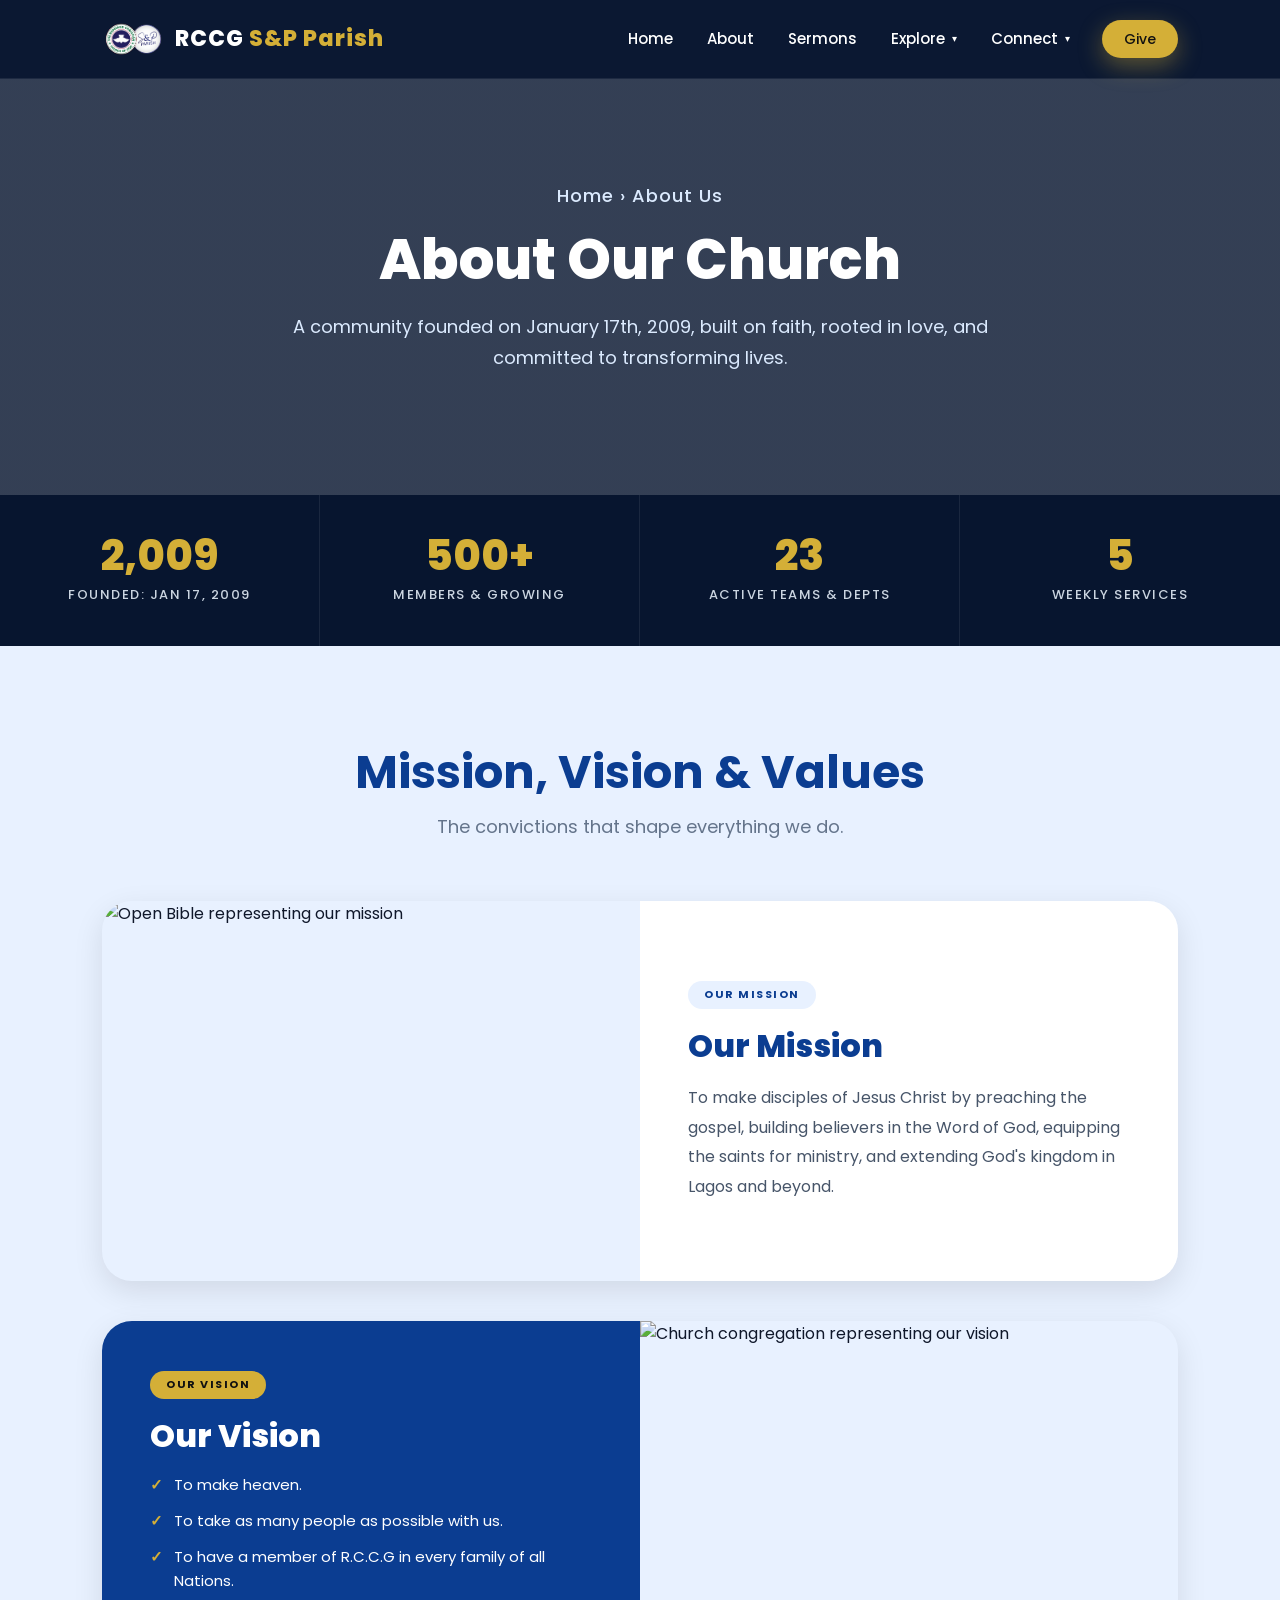
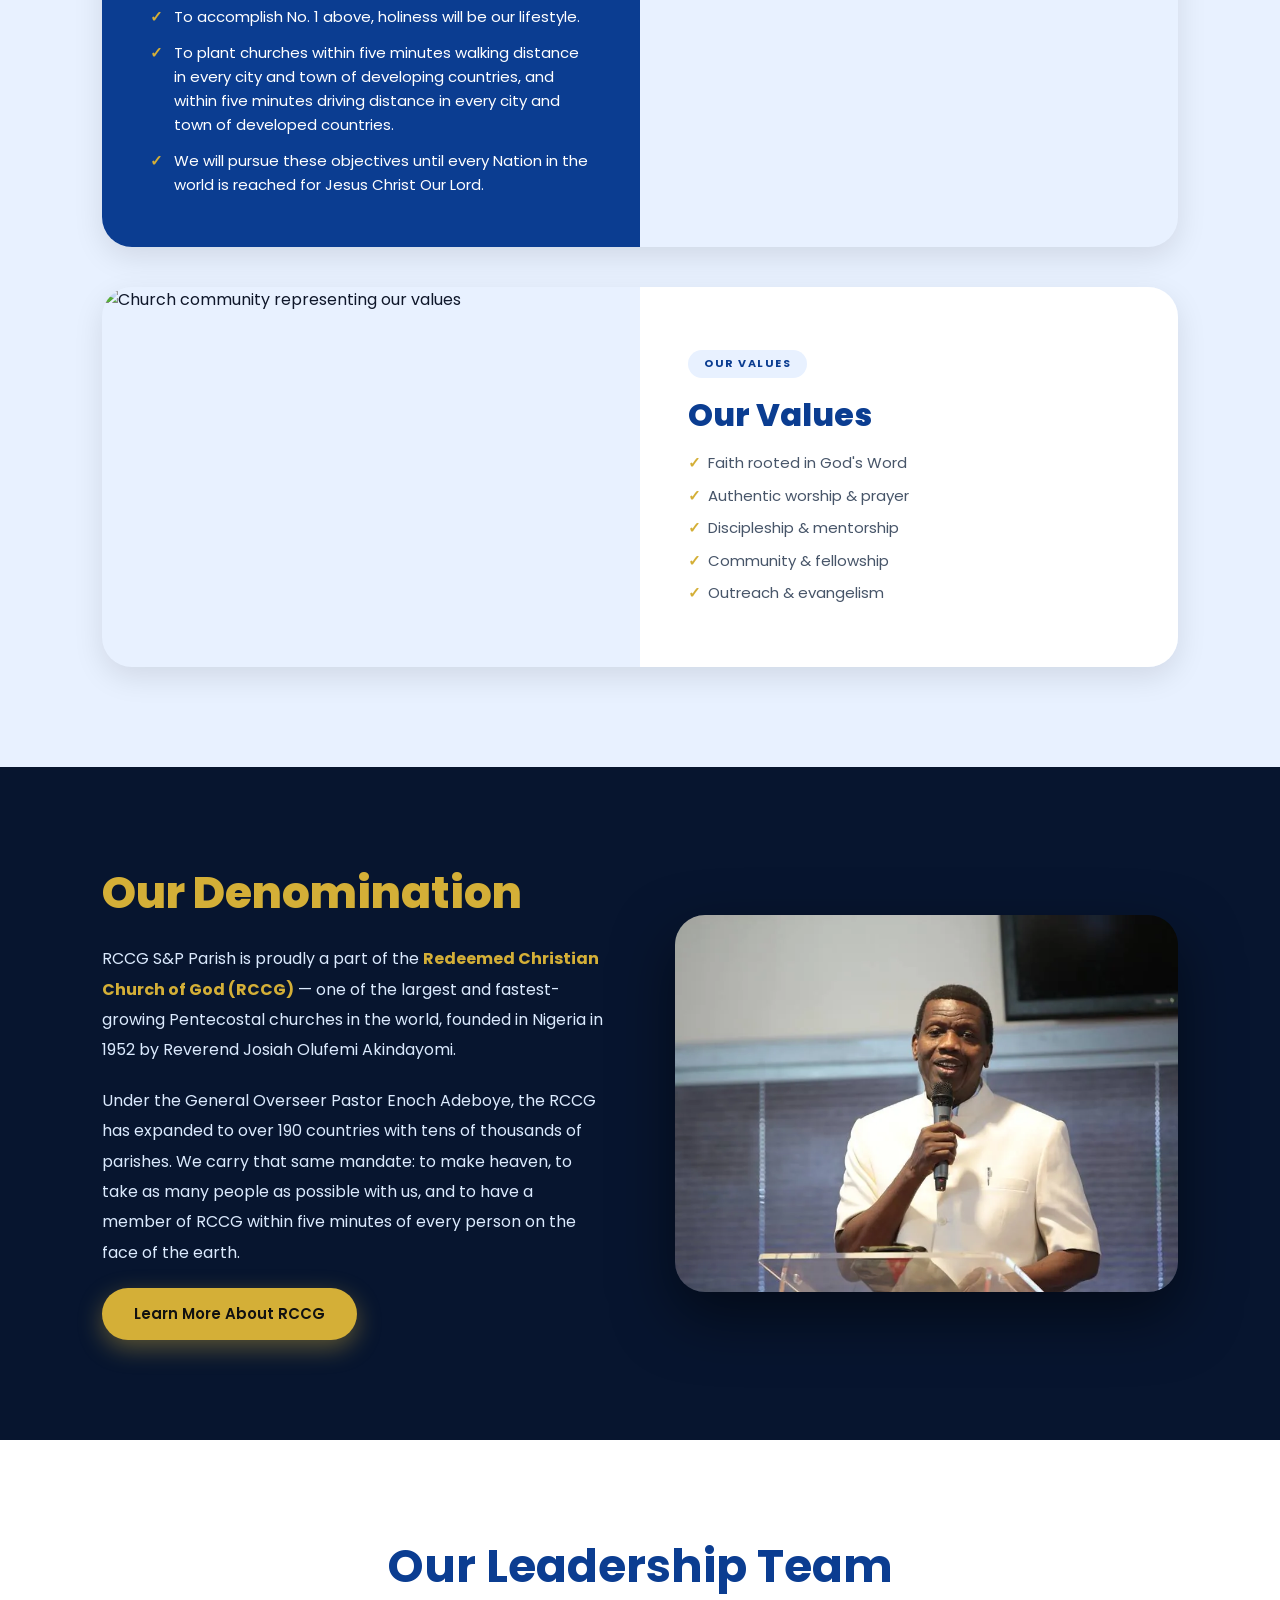
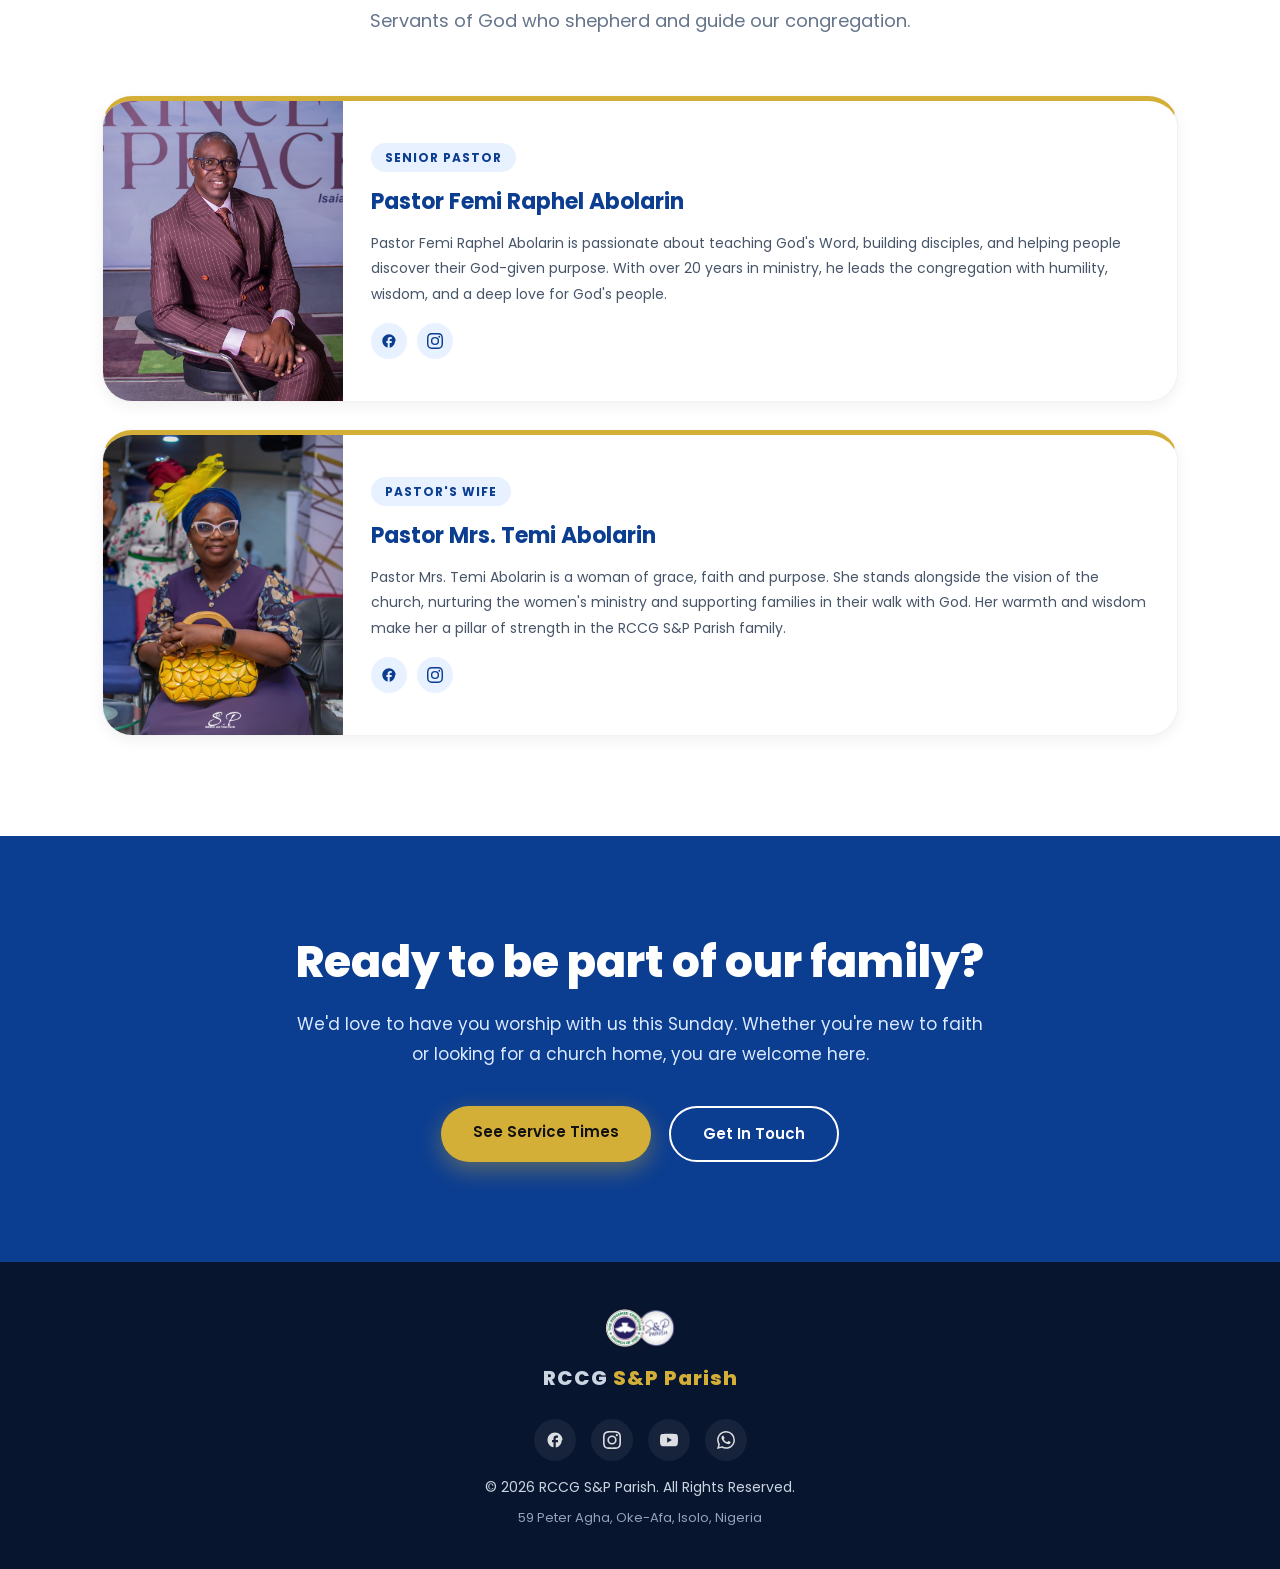
==== commit 4c0c924a: "feat: update church departments list, fix leadership profiles, style service cards, correct map, emb" ====
--- a/about.html
+++ b/about.html
@@ -64,23 +64,23 @@
     <div class="page-hero-content reveal">
       <p class="breadcrumb">Home &rsaquo; About Us</p>
       <h1>About Our Church</h1>
-      <p>A community built on faith, rooted in love, and committed to transforming lives.</p>
+      <p>A community founded on January 17th, 2009, built on faith, rooted in love, and committed to transforming lives.</p>
     </div>
   </header>
 
   <!-- ===== QUICK STATS ===== -->
   <section class="stats-bar" aria-label="Church at a glance">
     <div class="stat reveal">
-      <span class="stat-number" data-target="1998">0</span>
-      <span class="stat-label">Year Founded</span>
+      <span class="stat-number" data-target="2009">0</span>
+      <span class="stat-label">Founded: Jan 17, 2009</span>
     </div>
     <div class="stat reveal">
       <span class="stat-number" data-target="500">0</span>
       <span class="stat-label">Members &amp; Growing</span>
     </div>
     <div class="stat reveal">
-      <span class="stat-number" data-target="6">0</span>
-      <span class="stat-label">Active Ministries</span>
+      <span class="stat-number" data-target="23">0</span>
+      <span class="stat-label">Active Teams &amp; Depts</span>
     </div>
     <div class="stat reveal">
       <span class="stat-number" data-target="5">0</span>
@@ -102,12 +102,12 @@
           alt="Church congregation worshipping together"
           loading="lazy"
         />
-        <div class="history-image-badge">Est. 1998</div>
+        <div class="history-image-badge">Est. 2009</div>
       </div>
 
       <div class="history-text">
         <div class="history-block reveal">
-          <div class="history-year">1998</div>
+          <div class="history-year">2009</div>
           <div class="history-detail">
             <h3>The Beginning</h3>
             <p>RCCG S&P Parish was founded with a small group of faithful believers who gathered in a living room with a shared vision — to build a Christ-centred community that would transform lives and bring glory to God in Lagos.</p>
@@ -271,8 +271,12 @@
             the congregation with humility, wisdom, and a deep love for God's people.
           </p>
           <div class="leader-social" aria-label="Pastor Femi social links">
-            <a href="https://web.facebook.com/salvationandpraiseparish/" target="_blank" rel="noopener noreferrer" aria-label="Pastor Femi on Facebook" class="social-link">&#9426;</a>
-            <a href="https://www.instagram.com/rccgsandpparish/" target="_blank" rel="noopener noreferrer" aria-label="Pastor Femi on Instagram" class="social-link">&#9427;</a>
+            <a href="https://web.facebook.com/salvationandpraiseparish/" target="_blank" rel="noopener noreferrer" aria-label="Pastor Femi on Facebook" class="social-link social-link--facebook">
+              <svg viewBox="0 0 24 24" fill="currentColor"><path d="M22 12c0-5.52-4.48-10-10-10S2 6.48 2 12c0 4.84 3.44 8.87 8 9.8V15H8v-3h2V9.5C10 7.57 11.57 6 13.5 6H16v3h-2c-.55 0-1 .45-1 1v2h3v3h-3v6.95c4.56-.93 8-4.96 8-9.75z"/></svg>
+            </a>
+            <a href="https://www.instagram.com/rccgsandpparish/" target="_blank" rel="noopener noreferrer" aria-label="Pastor Femi on Instagram" class="social-link social-link--instagram">
+              <svg viewBox="0 0 24 24" fill="currentColor"><path d="M12 2.163c3.204 0 3.584.012 4.85.07 3.252.148 4.771 1.691 4.919 4.919.058 1.265.069 1.645.069 4.849 0 3.205-.012 3.584-.069 4.849-.149 3.225-1.664 4.771-4.919 4.919-1.266.058-1.644.07-4.85.07-3.204 0-3.584-.012-4.849-.07-3.26-.149-4.771-1.699-4.919-4.92-.058-1.265-.07-1.644-.07-4.849 0-3.204.013-3.583.07-4.849.149-3.227 1.664-4.771 4.919-4.919 1.266-.057 1.645-.069 4.849-.069zM12 0C8.741 0 8.333.014 7.053.072 2.695.272.273 2.69.073 7.051.014 8.333 0 8.741 0 12c0 3.259.014 3.668.072 4.948.2 4.358 2.618 6.78 6.98 6.98 1.281.058 1.689.072 4.948.072 3.259 0 3.668-.014 4.948-.072 4.354-.2 6.782-2.618 6.979-6.98.059-1.28.073-1.689.073-4.948 0-3.259-.014-3.667-.072-4.947-.196-4.354-2.617-6.78-6.979-6.98C15.668.014 15.259 0 12 0zm0 5.838a6.162 6.162 0 100 12.324 6.162 6.162 0 000-12.324zM12 16a4 4 0 110-8 4 4 0 010 8zm6.406-11.845a1.44 1.44 0 100 2.881 1.44 1.44 0 000-2.881z"/></svg>
+            </a>
           </div>
         </div>
       </article>
@@ -282,21 +286,25 @@
         <div class="leader-photo-wrap">
           <img
             src="assets/wife.webp"
-            alt="Pastor Mrs. Timi Abolarin"
+            alt="Pastor Mrs. Temi Abolarin"
             loading="lazy"
           />
         </div>
         <div class="leader-info">
           <span class="leader-role">Pastor's Wife</span>
-          <h3>Pastor Mrs. Timi Abolarin</h3>
+          <h3>Pastor Mrs. Temi Abolarin</h3>
           <p>
-            Pastor Mrs. Timi Abolarin is a woman of grace, faith and purpose. She stands alongside
+            Pastor Mrs. Temi Abolarin is a woman of grace, faith and purpose. She stands alongside
             the vision of the church, nurturing the women's ministry and supporting families in their
             walk with God. Her warmth and wisdom make her a pillar of strength in the RCCG S&P Parish family.
           </p>
-          <div class="leader-social" aria-label="Pastor Timi social links">
-            <a href="https://web.facebook.com/salvationandpraiseparish/" target="_blank" rel="noopener noreferrer" aria-label="Pastor Timi on Facebook" class="social-link">&#9426;</a>
-            <a href="https://www.instagram.com/rccgsandpparish/" target="_blank" rel="noopener noreferrer" aria-label="Pastor Timi on Instagram" class="social-link">&#9427;</a>
+          <div class="leader-social" aria-label="Pastor Temi social links">
+            <a href="https://web.facebook.com/salvationandpraiseparish/" target="_blank" rel="noopener noreferrer" aria-label="Pastor Temi on Facebook" class="social-link social-link--facebook">
+              <svg viewBox="0 0 24 24" fill="currentColor"><path d="M22 12c0-5.52-4.48-10-10-10S2 6.48 2 12c0 4.84 3.44 8.87 8 9.8V15H8v-3h2V9.5C10 7.57 11.57 6 13.5 6H16v3h-2c-.55 0-1 .45-1 1v2h3v3h-3v6.95c4.56-.93 8-4.96 8-9.75z"/></svg>
+            </a>
+            <a href="https://www.instagram.com/rccgsandpparish/" target="_blank" rel="noopener noreferrer" aria-label="Pastor Temi on Instagram" class="social-link social-link--instagram">
+              <svg viewBox="0 0 24 24" fill="currentColor"><path d="M12 2.163c3.204 0 3.584.012 4.85.07 3.252.148 4.771 1.691 4.919 4.919.058 1.265.069 1.645.069 4.849 0 3.205-.012 3.584-.069 4.849-.149 3.225-1.664 4.771-4.919 4.919-1.266.058-1.644.07-4.85.07-3.204 0-3.584-.012-4.849-.07-3.26-.149-4.771-1.699-4.919-4.92-.058-1.265-.07-1.644-.07-4.849 0-3.204.013-3.583.07-4.849.149-3.227 1.664-4.771 4.919-4.919 1.266-.057 1.645-.069 4.849-.069zM12 0C8.741 0 8.333.014 7.053.072 2.695.272.273 2.69.073 7.051.014 8.333 0 8.741 0 12c0 3.259.014 3.668.072 4.948.2 4.358 2.618 6.78 6.98 6.98 1.281.058 1.689.072 4.948.072 3.259 0 3.668-.014 4.948-.072 4.354-.2 6.782-2.618 6.979-6.98.059-1.28.073-1.689.073-4.948 0-3.259-.014-3.667-.072-4.947-.196-4.354-2.617-6.78-6.979-6.98C15.668.014 15.259 0 12 0zm0 5.838a6.162 6.162 0 100 12.324 6.162 6.162 0 000-12.324zM12 16a4 4 0 110-8 4 4 0 010 8zm6.406-11.845a1.44 1.44 0 100 2.881 1.44 1.44 0 000-2.881z"/></svg>
+            </a>
           </div>
         </div>
       </article>
@@ -369,6 +377,20 @@
         <img src="assets/logo.svg" alt="RCCG S&P Parish" class="footer-logo-img"/>
         <p class="footer-logo">RCCG <span>S&P Parish</span></p>
       </div>
+      <div class="footer-socials">
+        <a href="https://web.facebook.com/salvationandpraiseparish/" target="_blank" rel="noopener noreferrer" class="footer-social-link footer-social-link--facebook" aria-label="Facebook">
+          <svg viewBox="0 0 24 24" fill="currentColor"><path d="M22 12c0-5.52-4.48-10-10-10S2 6.48 2 12c0 4.84 3.44 8.87 8 9.8V15H8v-3h2V9.5C10 7.57 11.57 6 13.5 6H16v3h-2c-.55 0-1 .45-1 1v2h3v3h-3v6.95c4.56-.93 8-4.96 8-9.75z"/></svg>
+        </a>
+        <a href="https://www.instagram.com/rccgsandpparish/" target="_blank" rel="noopener noreferrer" class="footer-social-link footer-social-link--instagram" aria-label="Instagram">
+          <svg viewBox="0 0 24 24" fill="currentColor"><path d="M12 2.163c3.204 0 3.584.012 4.85.07 3.252.148 4.771 1.691 4.919 4.919.058 1.265.069 1.645.069 4.849 0 3.205-.012 3.584-.069 4.849-.149 3.225-1.664 4.771-4.919 4.919-1.266.058-1.644.07-4.85.07-3.204 0-3.584-.012-4.849-.07-3.26-.149-4.771-1.699-4.919-4.92-.058-1.265-.07-1.644-.07-4.849 0-3.204.013-3.583.07-4.849.149-3.227 1.664-4.771 4.919-4.919 1.266-.057 1.645-.069 4.849-.069zM12 0C8.741 0 8.333.014 7.053.072 2.695.272.273 2.69.073 7.051.014 8.333 0 8.741 0 12c0 3.259.014 3.668.072 4.948.2 4.358 2.618 6.78 6.98 6.98 1.281.058 1.689.072 4.948.072 3.259 0 3.668-.014 4.948-.072 4.354-.2 6.782-2.618 6.979-6.98.059-1.28.073-1.689.073-4.948 0-3.259-.014-3.667-.072-4.947-.196-4.354-2.617-6.78-6.979-6.98C15.668.014 15.259 0 12 0zm0 5.838a6.162 6.162 0 100 12.324 6.162 6.162 0 000-12.324zM12 16a4 4 0 110-8 4 4 0 010 8zm6.406-11.845a1.44 1.44 0 100 2.881 1.44 1.44 0 000-2.881z"/></svg>
+        </a>
+        <a href="https://www.youtube.com/@rccgsandpparish" target="_blank" rel="noopener noreferrer" class="footer-social-link footer-social-link--youtube" aria-label="YouTube">
+          <svg viewBox="0 0 24 24" fill="currentColor"><path d="M23.498 6.163a3.003 3.003 0 00-2.11-2.11C19.518 3.545 12 3.545 12 3.545s-7.518 0-9.388.508a3.003 3.003 0 00-2.11 2.11C0 8.033 0 12 0 12s0 3.967.502 5.837a3.003 3.003 0 002.11 2.11c1.87.508 9.388.508 9.388.508s7.518 0 9.388-.508a3.003 3.003 0 002.11-2.11C24 15.967 24 12 24 12s0-3.967-.502-5.837zM9.545 15.568V8.432L15.818 12l-6.273 3.568z"/></svg>
+        </a>
+        <a href="https://wa.me/2347067346021" target="_blank" rel="noopener noreferrer" class="footer-social-link footer-social-link--whatsapp" aria-label="WhatsApp">
+          <svg viewBox="0 0 24 24" fill="currentColor"><path d="M17.472 14.382c-.297-.149-1.758-.867-2.03-.967-.273-.099-.471-.148-.67.15-.197.297-.767.966-.94 1.164-.173.199-.347.223-.644.075-.297-.15-1.255-.463-2.39-1.475-.883-.788-1.48-1.761-1.653-2.059-.173-.297-.018-.458.13-.606.134-.133.298-.347.446-.52.149-.174.198-.298.298-.497.099-.198.05-.371-.025-.52-.075-.149-.669-1.612-.916-2.207-.242-.579-.487-.5-.669-.51-.173-.008-.371-.01-.57-.01-.198 0-.52.074-.792.372-.272.297-1.04 1.016-1.04 2.479 0 1.462 1.067 2.875 1.218 3.074.149.198 2.096 3.2 5.077 4.487.709.306 1.262.489 1.694.625.712.227 1.36.195 1.871.118.571-.085 1.758-.719 2.006-1.413.248-.694.248-1.289.173-1.413-.074-.124-.272-.198-.57-.347m-5.421 7.403h-.004a9.87 9.87 0 01-5.031-1.378l-.361-.214-3.741.982.998-3.648-.235-.374a9.86 9.86 0 01-1.51-5.26c.001-5.45 4.436-9.884 9.888-9.884 2.64 0 5.122 1.03 6.988 2.898a9.825 9.825 0 012.893 6.994c-.003 5.45-4.437 9.884-9.885 9.884m8.413-18.297A11.815 11.815 0 0012.05 0C5.495 0 .16 5.335.157 11.892c0 2.096.547 4.142 1.588 5.945L0 24l6.335-1.662c1.746.953 3.71 1.458 5.704 1.459h.005c6.554 0 11.89-5.335 11.893-11.893a11.821 11.821 0 00-3.48-8.413"/></svg>
+        </a>
+      </div>
       <p>&copy; <span id="year"></span> RCCG S&P Parish. All Rights Reserved.</p>
       <p class="footer-address">59 Peter Agha, Oke-Afa, Isolo, Nigeria</p>
     </div>
--- a/css/style.css
+++ b/css/style.css
@@ -461,46 +461,134 @@
 
 /* ===== SERVICES ===== */
 .services {
-  background: var(--light-blue);
+  background: linear-gradient(180deg, var(--light-blue) 0%, #ffffff 100%);
 }
 
 .service-grid {
   display: grid;
-  grid-template-columns: repeat(auto-fit, minmax(260px, 1fr));
-  gap: 28px;
+  grid-template-columns: repeat(auto-fit, minmax(280px, 1fr));
+  gap: 30px;
 }
 
 .service-card {
-  background: white;
-  padding: 40px 30px;
-  border-radius: var(--radius-md);
-  text-align: center;
-  transition: transform var(--transition), box-shadow var(--transition);
-  box-shadow: var(--shadow-sm);
-  border-top: 5px solid var(--gold);
+  background: #ffffff;
+  padding: 40px 24px;
+  border-radius: var(--radius-lg);
+  position: relative;
+  overflow: hidden;
+  box-shadow: 0 10px 30px rgba(11, 61, 145, 0.04);
+  border: 1px solid rgba(11, 61, 145, 0.05);
+  transition: all 0.4s cubic-bezier(0.16, 1, 0.3, 1);
+  display: flex;
+  flex-direction: column;
+  align-items: center;
+}
+
+.service-card::before {
+  content: '';
+  position: absolute;
+  top: 0;
+  left: 0;
+  width: 100%;
+  height: 5px;
+  background: linear-gradient(90deg, var(--blue) 0%, var(--gold) 100%);
+  transition: height 0.3s ease;
 }
 
 .service-card:hover {
   transform: translateY(-10px);
-  box-shadow: var(--shadow-md);
+  box-shadow: 0 20px 40px rgba(11, 61, 145, 0.1);
+  border-color: rgba(212, 175, 55, 0.25);
+}
+
+.service-card:hover::before {
+  height: 8px;
+}
+
+.service-icon-wrap {
+  width: 76px;
+  height: 76px;
+  border-radius: 50%;
+  background: rgba(11, 61, 145, 0.05);
+  display: flex;
+  align-items: center;
+  justify-content: center;
+  margin-bottom: 24px;
+  transition: all 0.3s ease;
+}
+
+.service-card:hover .service-icon-wrap {
+  background: var(--blue);
+  transform: scale(1.08) rotate(6deg);
 }
 
 .service-icon {
-  font-size: 40px;
-  margin-bottom: 16px;
-  display: block;
+  font-size: 34px;
+  transition: all 0.3s ease;
+}
+
+.service-card:hover .service-icon {
+  filter: brightness(0) invert(1);
+  transform: scale(1.1);
 }
 
 .service-card h3 {
   color: var(--blue);
-  margin-bottom: 14px;
-  font-size: 22px;
-}
-
-.service-card p {
+  margin-bottom: 20px;
+  font-size: 24px;
+  font-weight: 700;
+  text-align: center;
+}
+
+.service-time-list {
+  list-style: none;
+  padding: 0;
+  margin: 0 0 16px;
+  width: 100%;
+  display: flex;
+  flex-direction: column;
+  gap: 10px;
+}
+
+.service-time-item {
+  display: flex;
+  justify-content: space-between;
+  align-items: center;
+  padding: 10px 14px;
+  background: rgba(11, 61, 145, 0.02);
+  border-radius: var(--radius-sm);
+  border-left: 3px solid var(--gold);
+  font-size: 14px;
+  gap: 10px;
+}
+
+.service-time-label {
+  font-weight: 600;
+  color: var(--blue);
+  text-align: left;
+}
+
+.service-time-value {
   color: var(--text-light);
-  line-height: 1.75;
-  font-size: 15px;
+  font-weight: 500;
+  text-align: right;
+  white-space: nowrap;
+}
+
+.service-card-desc {
+  margin-top: auto;
+  font-size: 14px;
+  line-height: 1.6;
+  color: var(--text-light);
+  text-align: center;
+}
+
+.service-card-note {
+  margin-top: 12px;
+  font-size: 12px;
+  font-style: italic;
+  color: var(--text-muted);
+  text-align: center;
 }
 
 /* ===== MINISTRIES ===== */
@@ -530,7 +618,7 @@
 .ministry-img {
   width: 100%;
   height: 100%;
-  object-fit: cover;
+  object-fit: cover; object-position: top center;
   display: block;
   position: absolute;
   inset: 0;
@@ -637,6 +725,7 @@
   border-radius: var(--radius-lg);
   box-shadow: 0 20px 60px rgba(0, 0, 0, 0.5);
   object-fit: cover;
+  object-position: top center; /* ensures face/head is never cropped */
   aspect-ratio: 3/4;
   max-height: 500px;
 }
@@ -834,6 +923,60 @@
 .footer-address {
   font-size: 13px;
   color: #94a3b8;
+}
+
+.footer-socials {
+  display: flex;
+  justify-content: center;
+  gap: 15px;
+  margin: 15px 0 5px;
+}
+
+.footer-social-link {
+  display: flex;
+  align-items: center;
+  justify-content: center;
+  width: 42px;
+  height: 42px;
+  border-radius: 50%;
+  background: rgba(255, 255, 255, 0.06);
+  color: rgba(255, 255, 255, 0.85);
+  text-decoration: none;
+  transition: all 0.3s cubic-bezier(0.16, 1, 0.3, 1);
+}
+
+.footer-social-link svg {
+  width: 18px;
+  height: 18px;
+  display: block;
+}
+
+.footer-social-link--facebook:hover {
+  background: #1877F2;
+  color: white;
+  transform: translateY(-3px) scale(1.05);
+  box-shadow: 0 6px 20px rgba(24, 119, 242, 0.4);
+}
+
+.footer-social-link--instagram:hover {
+  background: linear-gradient(45deg, #f09433 0%, #e6683c 25%, #dc2743 50%, #cc2366 75%, #bc1888 100%);
+  color: white;
+  transform: translateY(-3px) scale(1.05);
+  box-shadow: 0 6px 20px rgba(220, 39, 67, 0.4);
+}
+
+.footer-social-link--youtube:hover {
+  background: #FF0000;
+  color: white;
+  transform: translateY(-3px) scale(1.05);
+  box-shadow: 0 6px 20px rgba(255, 0, 0, 0.4);
+}
+
+.footer-social-link--whatsapp:hover {
+  background: #25D366;
+  color: white;
+  transform: translateY(-3px) scale(1.05);
+  box-shadow: 0 6px 20px rgba(37, 211, 102, 0.4);
 }
 
 /* ===== SCROLL TO TOP ===== */
@@ -907,14 +1050,14 @@
     top: 0;
     right: -100%;
     height: 100vh;
-    width: 75%;
+    width: 80%;
     max-width: 320px;
     background: var(--dark);
     flex-direction: column;
-    justify-content: center;
-    align-items: flex-start;
-    gap: 8px;
-    padding: 80px 40px 60px;
+    justify-content: flex-start;
+    align-items: stretch;
+    gap: 0;
+    padding: 100px 0 60px;
     transition: right 0.4s ease;
     box-shadow: -10px 0 30px rgba(0,0,0,0.3);
     overflow-y: auto;
@@ -924,22 +1067,34 @@
     right: 0;
   }
 
-  .nav-links > .nav-item > a {
-    font-size: 18px;
-  }
-
-  /* Mobile dropdown — inline accordion */
+  /* All top-level nav items full width with consistent padding */
   .nav-item {
     width: 100%;
     flex-direction: column;
-    align-items: flex-start;
-  }
-
+    align-items: stretch;
+    border-bottom: 1px solid rgba(255,255,255,0.06);
+  }
+
+  .nav-item:last-child {
+    border-bottom: none;
+    padding: 20px 32px 0;
+  }
+
+  /* Direct link items */
+  .nav-links > .nav-item > a {
+    font-size: 17px;
+    display: block;
+    padding: 14px 32px;
+    width: 100%;
+  }
+
+  /* Dropdown toggle buttons */
   .nav-dropdown-toggle {
-    font-size: 18px;
+    font-size: 17px;
     width: 100%;
     justify-content: space-between;
-    padding: 0;
+    padding: 14px 32px;
+    text-align: left;
   }
 
   .nav-dropdown {
@@ -947,16 +1102,16 @@
     transform: none;
     opacity: 1;
     visibility: visible;
-    background: rgba(255,255,255,0.05);
+    background: rgba(255,255,255,0.04);
     border: none;
-    border-radius: 10px;
+    border-radius: 0;
     box-shadow: none;
-    padding: 6px 0 6px 16px;
+    padding: 0;
     min-width: unset;
     width: 100%;
     max-height: 0;
     overflow: hidden;
-    transition: max-height 0.35s ease, padding 0.35s ease;
+    transition: max-height 0.35s ease;
     pointer-events: none;
     margin-top: 0;
   }
@@ -965,22 +1120,30 @@
 
   .nav-item.open .nav-dropdown {
     max-height: 300px;
-    padding: 6px 0 6px 16px;
     pointer-events: auto;
-    margin-top: 8px;
   }
 
   .nav-dropdown a {
     font-size: 15px;
-    padding: 8px 12px;
-  }
-
-  /* Give button in mobile nav */
+    padding: 11px 32px 11px 52px;
+    border-radius: 0;
+    border-bottom: 1px solid rgba(255,255,255,0.04);
+  }
+
+  .nav-dropdown a:last-child {
+    border-bottom: none;
+  }
+
+  /* Give button in mobile nav — full width pill */
   .nav-links .btn-gold {
-    margin-top: 8px;
-    padding: 12px 28px !important;
-    font-size: 15px !important;
-    align-self: flex-start;
+    margin-top: 0 !important;
+    padding: 14px 32px !important;
+    font-size: 16px !important;
+    align-self: stretch !important;
+    border-radius: 50px !important;
+    text-align: center !important;
+    display: block !important;
+    width: 100% !important;
   }
 
   /* Nav overlay when menu open */
@@ -1031,6 +1194,8 @@
 
   .pastor img {
     aspect-ratio: 4/3;
+    object-position: top center;
+    max-height: 320px;
   }
 
   /* Stack reversed pastor container on mobile */
@@ -1243,3 +1408,234 @@
   .countdown-unit { min-width: 50px; padding: 8px 10px; }
   .countdown-service-name { font-size: 17px; }
 }
+
+/* ===== TEAMS SHOWCASE ===== */
+.teams-strip {
+  display: grid;
+  grid-template-columns: repeat(4, 1fr);
+  gap: 20px;
+  margin-bottom: 40px;
+}
+
+.team-card {
+  text-decoration: none;
+  border-radius: var(--radius-md);
+  overflow: hidden;
+  background: white;
+  box-shadow: var(--shadow-sm);
+  border: 1px solid rgba(0,0,0,0.05);
+  transition: transform var(--transition), box-shadow var(--transition);
+  display: flex;
+  flex-direction: column;
+  cursor: pointer;
+  padding: 0;
+  font-family: 'Poppins', sans-serif;
+  text-align: left;
+}
+
+.team-card:hover {
+  transform: translateY(-6px);
+  box-shadow: var(--shadow-md);
+}
+
+.team-card-img-wrap {
+  position: relative;
+  aspect-ratio: 4/3;
+  overflow: hidden;
+}
+
+.team-card-img-wrap img {
+  width: 100%;
+  height: 100%;
+  object-fit: cover; object-position: top center;
+  display: block;
+  transition: transform 0.5s ease;
+}
+
+.team-card:hover .team-card-img-wrap img {
+  transform: scale(1.06);
+}
+
+/* Zoom icon on hover */
+.team-card-zoom {
+  position: absolute;
+  top: 50%;
+  left: 50%;
+  transform: translate(-50%, -50%) scale(0.7);
+  font-size: 28px;
+  opacity: 0;
+  transition: opacity var(--transition), transform var(--transition);
+  pointer-events: none;
+  z-index: 2;
+}
+
+.team-card:hover .team-card-zoom {
+  opacity: 1;
+  transform: translate(-50%, -50%) scale(1);
+}
+
+/* Dark overlay on hover */
+.team-card-img-wrap::after {
+  content: '';
+  position: absolute;
+  inset: 0;
+  background: rgba(7, 21, 47, 0);
+  transition: background var(--transition);
+}
+
+.team-card:hover .team-card-img-wrap::after {
+  background: rgba(7, 21, 47, 0.35);
+}
+
+.team-card-info {
+  padding: 16px 18px;
+  border-top: 3px solid var(--gold);
+}
+
+.team-card-info h3 {
+  font-size: 16px;
+  font-weight: 700;
+  color: var(--blue);
+  margin-bottom: 4px;
+}
+
+.team-card-info p {
+  font-size: 13px;
+  color: var(--text-light);
+  line-height: 1.5;
+}
+
+/* Teams CTAs */
+.teams-cta {
+  display: flex;
+  justify-content: center;
+  gap: 16px;
+  flex-wrap: wrap;
+  margin-top: 10px;
+}
+
+.btn-outline-blue-dark {
+  border: 2px solid var(--blue);
+  color: var(--blue);
+  background: transparent;
+  padding: 14px 32px;
+  border-radius: 50px;
+  font-size: 15px;
+  font-weight: 600;
+  font-family: 'Poppins', sans-serif;
+  cursor: pointer;
+  transition: var(--transition);
+  text-decoration: none;
+  display: inline-block;
+  white-space: nowrap;
+}
+
+.btn-outline-blue-dark:hover {
+  background: var(--blue);
+  color: white;
+  transform: translateY(-3px);
+}
+
+/* ===== TEAM LIGHTBOX ===== */
+.team-lightbox {
+  position: fixed;
+  inset: 0;
+  z-index: 9000;
+  display: flex;
+  align-items: center;
+  justify-content: center;
+}
+
+.team-lightbox[hidden] { display: none; }
+
+.team-lightbox-backdrop {
+  position: absolute;
+  inset: 0;
+  background: rgba(7, 21, 47, 0.96);
+  cursor: pointer;
+}
+
+.team-lightbox-container {
+  position: relative;
+  z-index: 1;
+  display: flex;
+  flex-direction: column;
+  align-items: center;
+  max-width: 88vw;
+  max-height: 88vh;
+}
+
+.team-lightbox-close {
+  position: fixed;
+  top: 20px;
+  right: 24px;
+  width: 44px;
+  height: 44px;
+  border-radius: 50%;
+  background: rgba(255,255,255,0.12);
+  border: 1px solid rgba(255,255,255,0.2);
+  color: white;
+  font-size: 20px;
+  cursor: pointer;
+  display: flex;
+  align-items: center;
+  justify-content: center;
+  transition: background var(--transition), transform var(--transition);
+  z-index: 2;
+}
+
+.team-lightbox-close:hover {
+  background: rgba(255,255,255,0.25);
+  transform: rotate(90deg);
+}
+
+.team-lightbox-img-wrap {
+  position: relative;
+  display: flex;
+  align-items: center;
+  justify-content: center;
+}
+
+.team-lightbox-img {
+  max-width: 85vw;
+  max-height: 78vh;
+  object-fit: contain;
+  border-radius: var(--radius-sm);
+  box-shadow: 0 30px 80px rgba(0,0,0,0.6);
+  display: block;
+  transition: opacity 0.25s ease;
+}
+
+.team-lightbox-img.loading { opacity: 0; }
+
+.team-lightbox-spinner {
+  position: absolute;
+  width: 40px;
+  height: 40px;
+  border: 3px solid rgba(255,255,255,0.15);
+  border-top-color: var(--gold);
+  border-radius: 50%;
+  animation: spin 0.7s linear infinite;
+  display: none;
+}
+
+.team-lightbox-spinner.active { display: block; }
+
+.team-lightbox-caption {
+  margin-top: 16px;
+  color: #dbeafe;
+  font-size: 15px;
+  font-weight: 600;
+  text-align: center;
+}
+
+@media (max-width: 900px) {
+  .teams-strip { grid-template-columns: repeat(2, 1fr); }
+}
+
+@media (max-width: 600px) {
+  .teams-strip { grid-template-columns: repeat(2, 1fr); gap: 12px; }
+  .team-card-info h3 { font-size: 14px; }
+  .team-card-info p  { font-size: 12px; }
+  .teams-cta { flex-direction: column; align-items: center; }
+}
--- a/css/about.css
+++ b/css/about.css
@@ -413,7 +413,7 @@
 .leader-photo-wrap img {
   width: 100%;
   height: 100%;
-  object-fit: cover;
+  object-fit: cover; object-position: top center;
   object-position: top;
   display: block;
   transition: transform 0.5s ease;
@@ -464,22 +464,34 @@
 }
 
 .social-link {
-  width: 34px;
-  height: 34px;
+  width: 36px;
+  height: 36px;
   border-radius: 50%;
   background: var(--light-blue);
   color: var(--blue);
   display: flex;
   align-items: center;
   justify-content: center;
-  font-size: 16px;
   text-decoration: none;
-  transition: background var(--transition), color var(--transition);
-}
-
-.social-link:hover {
-  background: var(--blue);
+  transition: all 0.3s cubic-bezier(0.16, 1, 0.3, 1);
+}
+
+.social-link svg {
+  width: 16px;
+  height: 16px;
+  display: block;
+}
+
+.social-link--facebook:hover {
+  background: #1877F2;
   color: white;
+  transform: translateY(-2px);
+}
+
+.social-link--instagram:hover {
+  background: linear-gradient(45deg, #f09433 0%, #e6683c 25%, #dc2743 50%, #cc2366 75%, #bc1888 100%);
+  color: white;
+  transform: translateY(-2px);
 }
 
 /* ===== CTA SECTION ===== */
